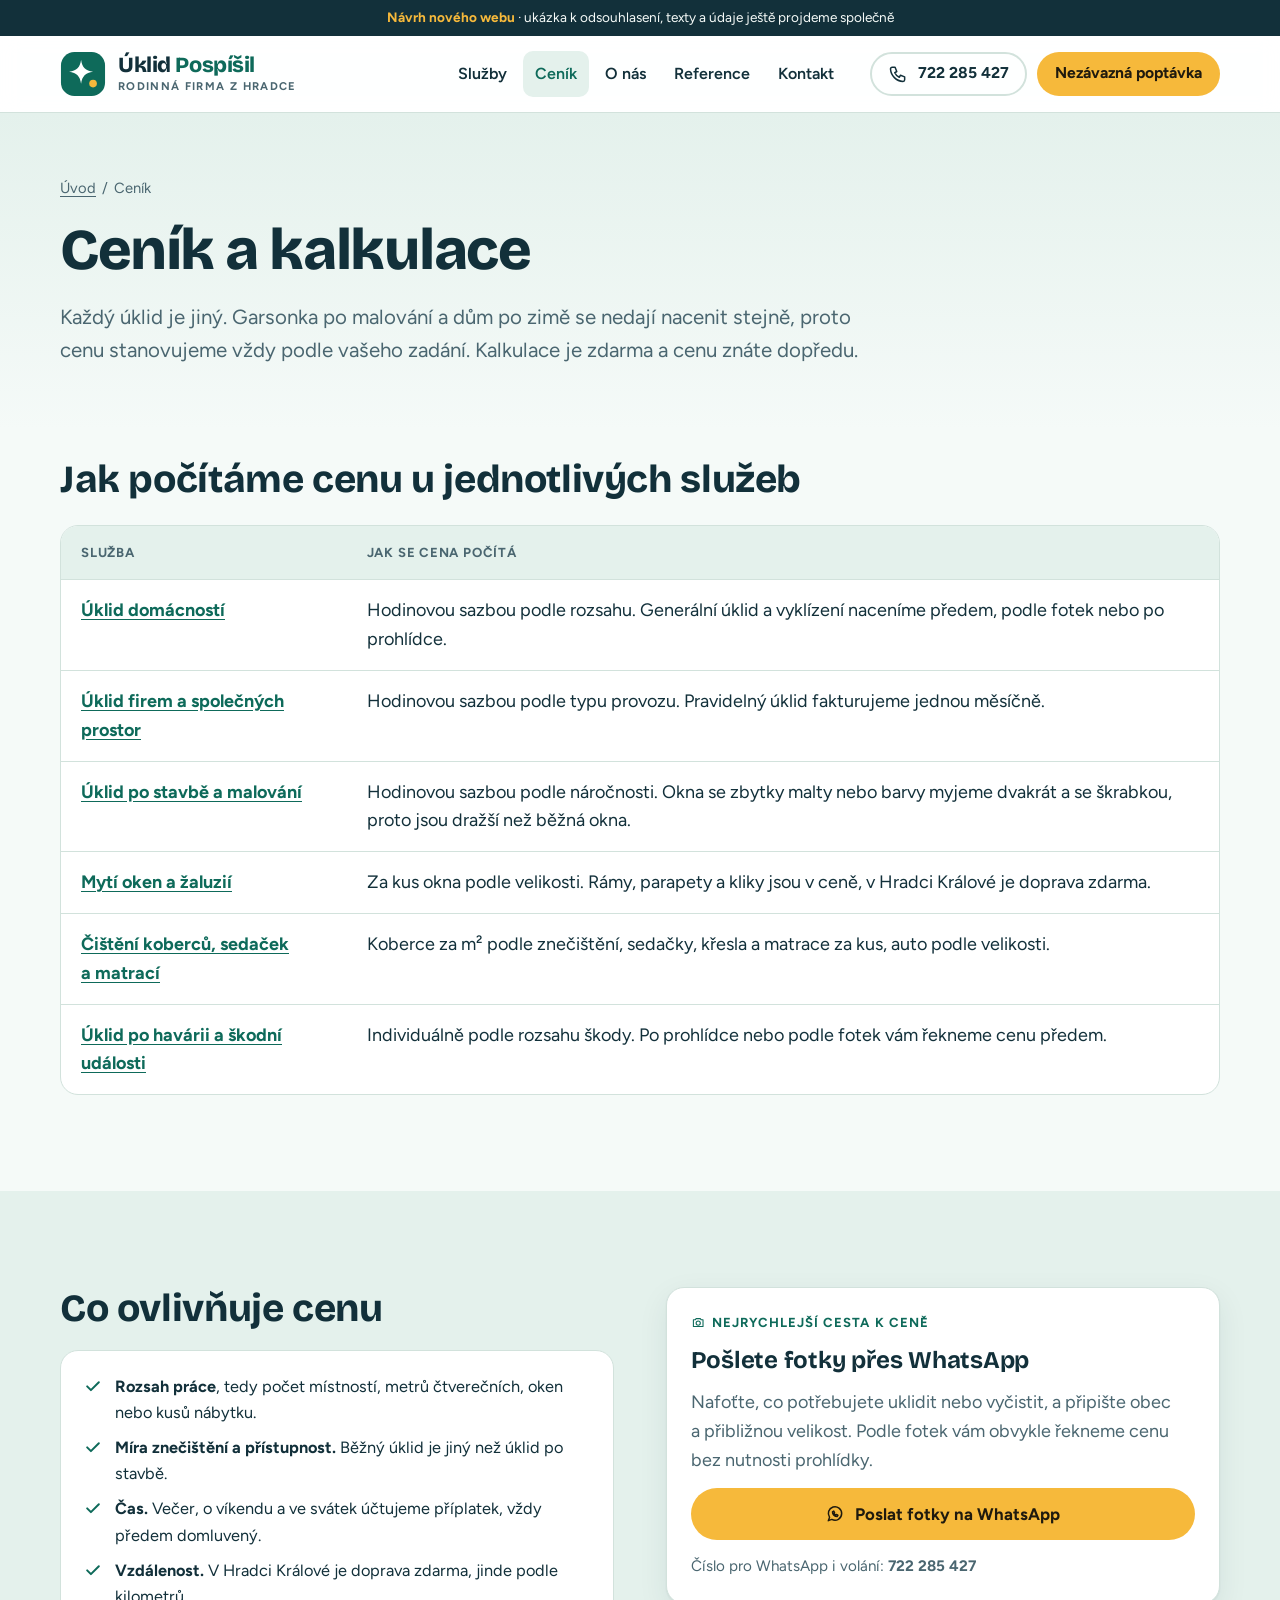
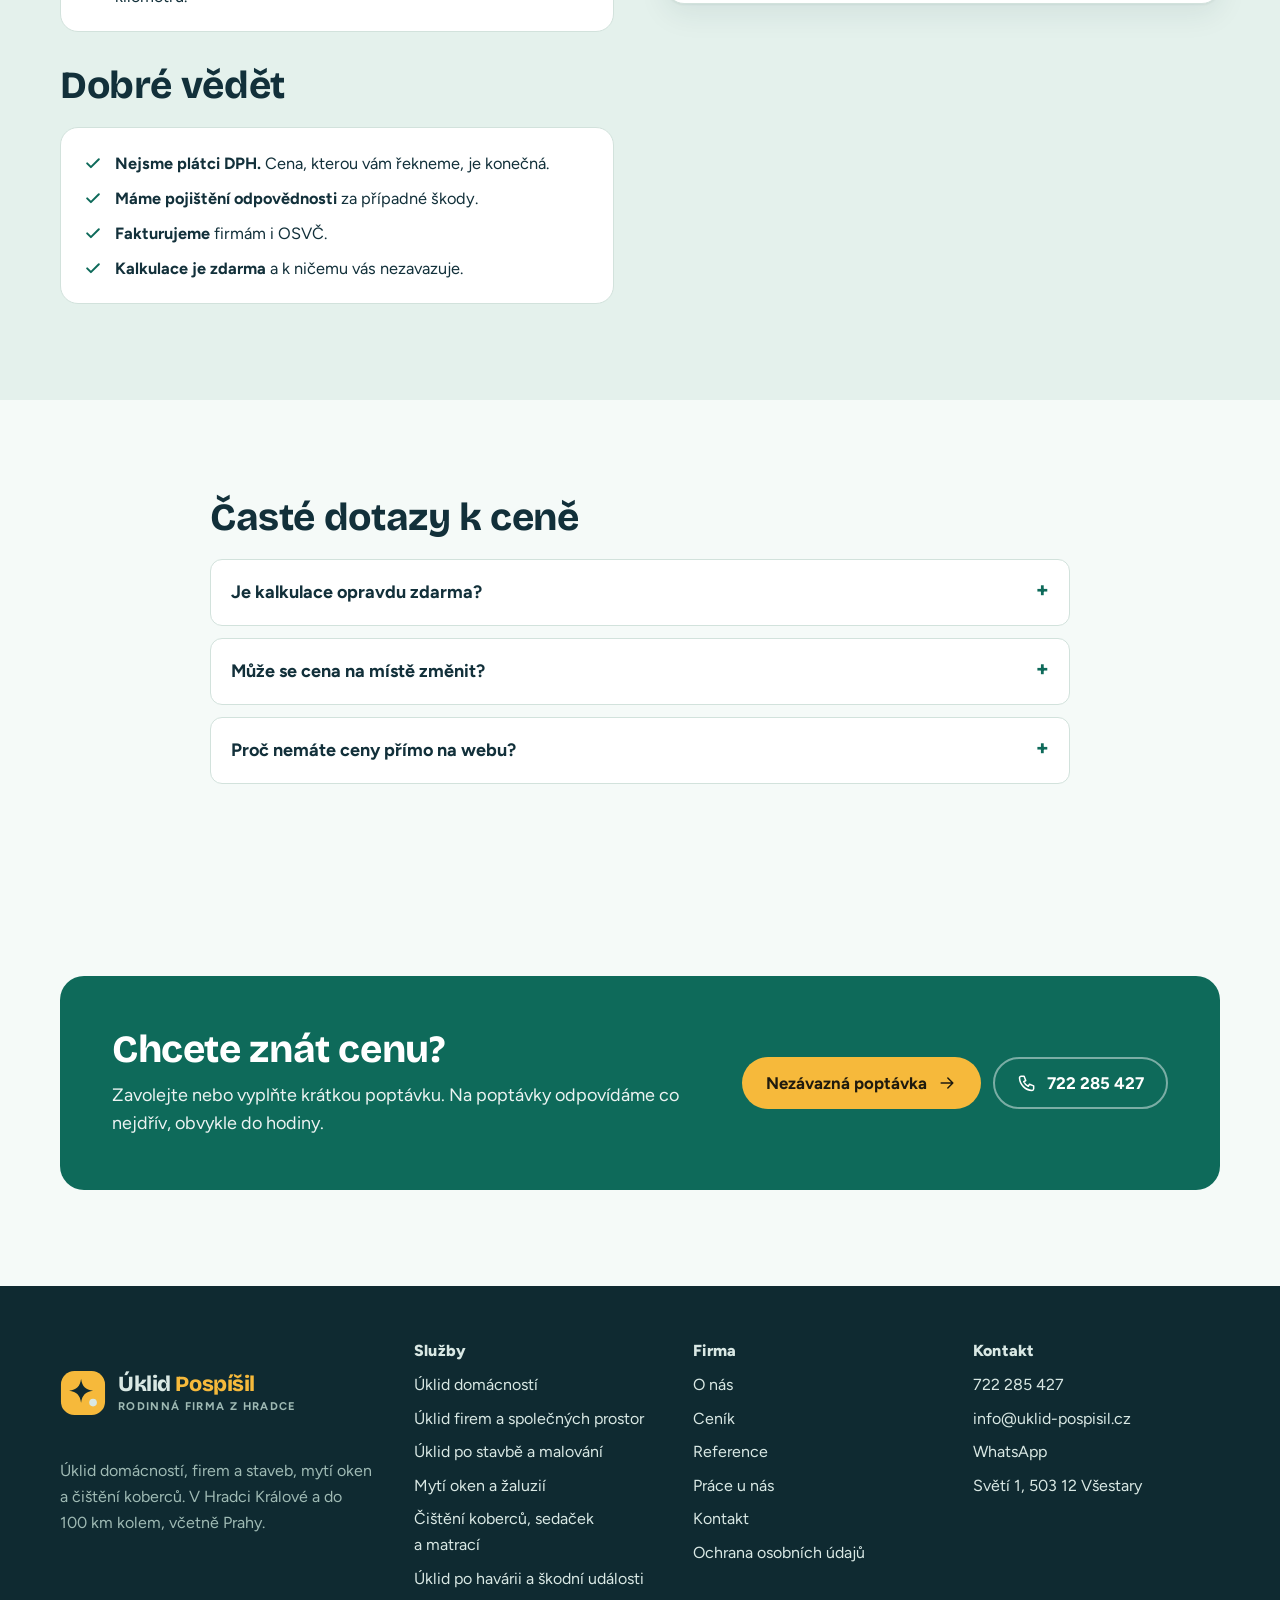
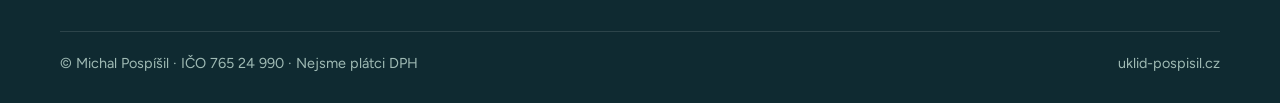
==== site/cenik.html @ 695d4243 "Add new Úklid Pospíšil website demo Static 14-page Czech website generated by build.py: services wit" ====
<!doctype html>
<html lang="cs">
<head>
<meta charset="utf-8">
<meta name="viewport" content="width=device-width, initial-scale=1, viewport-fit=cover">
<title>Ceník a kalkulace | Úklid Pospíšil</title>
<meta name="description" content="Jak počítáme cenu úklidu a čištění. Kalkulace zdarma, nejrychleji podle fotek přes WhatsApp. Nejsme plátci DPH.">
<meta property="og:title" content="Ceník a kalkulace | Úklid Pospíšil">
<meta property="og:description" content="Jak počítáme cenu úklidu a čištění. Kalkulace zdarma, nejrychleji podle fotek přes WhatsApp. Nejsme plátci DPH.">
<meta property="og:image" content="https://uklid-pospisil.cz/img/hero.jpg">
<meta property="og:locale" content="cs_CZ">
<meta name="theme-color" content="#0e6a5a">
<link rel="icon" href="assets/favicon.svg" type="image/svg+xml">
<link rel="stylesheet" href="assets/style.css">

</head>
<body>
<div class="ribbon"><strong>Návrh nového webu</strong> · ukázka k&nbsp;odsouhlasení, texty a&nbsp;údaje ještě projdeme společně</div>
<header class="site-header">
  <div class="wrap header-row">
    <a class="logo" href="index.html" aria-label="Úklid Pospíšil – úvodní stránka"><svg class="logo-mark" viewBox="0 0 48 48" aria-hidden="true"><rect class="lm-bg" x="1" y="1" width="46" height="46" rx="14"/><path class="lm-star" d="M22 9c1.1 8 4.6 11.5 12.5 12.6C26.6 22.7 23.1 26.2 22 34.2 20.9 26.2 17.4 22.7 9.5 21.6 17.4 20.5 20.9 17 22 9z"/><circle class="lm-dot" cx="34.5" cy="34" r="4"/></svg><span class="logo-text"><span class="logo-name">Úklid <span>Pospíšil</span></span><span class="logo-sub">Rodinná firma z&nbsp;Hradce</span></span></a>
    <button class="menu-btn" type="button" aria-expanded="false" aria-controls="hlavni-menu" aria-label="Menu"><svg class="ico" viewBox="0 0 24 24" aria-hidden="true"><path d="M4 7h16M4 12h16M4 17h16"/></svg></button>
    <nav class="nav" id="hlavni-menu" aria-label="Hlavní menu"><a href="sluzby.html">Služby</a><a href="cenik.html" aria-current="page">Ceník</a><a href="o-nas.html">O&nbsp;nás</a><a href="reference.html">Reference</a><a href="kontakt.html">Kontakt</a></nav>
    <div class="header-cta">
      <a class="btn btn--ghost btn--small" href="tel:+420722285427"><svg class="ico" viewBox="0 0 24 24" aria-hidden="true"><path d="M5 4h3.5l2 5-2.4 1.5a11 11 0 0 0 5.4 5.4L15 13.5l5 2V19a2 2 0 0 1-2 2A16 16 0 0 1 3 6a2 2 0 0 1 2-2z"/></svg><span class="nobr">722 285 427</span></a>
      <a class="btn btn--sun btn--small" href="kontakt.html"><span class="btn-label-long">Nezávazná poptávka</span><span class="btn-label-short">Poptávka</span></a>
    </div>
  </div>
</header><main id="obsah">
<section class="page-hero"><div class="wrap">
  <div class="crumbs"><a href="index.html">Úvod</a> / <span>Ceník</span></div>
  <h1>Ceník a&nbsp;kalkulace</h1>
  <p class="lead">Každý úklid je jiný. Garsonka po malování a&nbsp;dům po zimě se nedají nacenit stejně, proto cenu stanovujeme vždy podle vašeho zadání. Kalkulace je zdarma a&nbsp;cenu znáte dopředu.</p>
</div></section>

<section class="section" style="padding-top:28px"><div class="wrap stack" style="gap:24px">
  <h2>Jak počítáme cenu u&nbsp;jednotlivých služeb</h2>
  <div class="table-wrap"><table>
    <thead><tr><th>Služba</th><th>Jak se cena počítá</th></tr></thead>
    <tbody><tr><td><a href="uklid-domacnosti.html">Úklid domácností</a></td><td>Hodinovou sazbou podle rozsahu. Generální úklid a&nbsp;vyklízení naceníme předem, podle fotek nebo po prohlídce.</td></tr><tr><td><a href="uklid-firem.html">Úklid firem a&nbsp;společných prostor</a></td><td>Hodinovou sazbou podle typu provozu. Pravidelný úklid fakturujeme jednou měsíčně.</td></tr><tr><td><a href="uklid-po-stavbe.html">Úklid po stavbě a&nbsp;malování</a></td><td>Hodinovou sazbou podle náročnosti. Okna se zbytky malty nebo barvy myjeme dvakrát a&nbsp;se škrabkou, proto jsou dražší než běžná okna.</td></tr><tr><td><a href="myti-oken.html">Mytí oken a&nbsp;žaluzií</a></td><td>Za kus okna podle velikosti. Rámy, parapety a&nbsp;kliky jsou v&nbsp;ceně, v&nbsp;Hradci Králové je doprava zdarma.</td></tr><tr><td><a href="cisteni-kobercu-a-calouneni.html">Čištění koberců, sedaček a&nbsp;matrací</a></td><td>Koberce za m² podle znečištění, sedačky, křesla a&nbsp;matrace za kus, auto podle velikosti.</td></tr><tr><td><a href="uklid-po-pojistne-udalosti.html">Úklid po havárii a&nbsp;škodní události</a></td><td>Individuálně podle rozsahu škody. Po prohlídce nebo podle fotek vám řekneme cenu předem.</td></tr></tbody>
  </table></div>
</div></section>

<section class="section section--tint"><div class="wrap grid-2" style="align-items:start">
  <div class="stack" style="gap:20px">
    <h2>Co ovlivňuje cenu</h2>
    <div class="check-card"><ul class="checks">
      <li><svg class="ico" viewBox="0 0 24 24" aria-hidden="true"><path d="M5 12.5l4.5 4.5L19 7.5"/></svg><span><b>Rozsah práce</b>, tedy počet místností, metrů čtverečních, oken nebo kusů nábytku.</span></li>
      <li><svg class="ico" viewBox="0 0 24 24" aria-hidden="true"><path d="M5 12.5l4.5 4.5L19 7.5"/></svg><span><b>Míra znečištění a&nbsp;přístupnost.</b> Běžný úklid je jiný než úklid po stavbě.</span></li>
      <li><svg class="ico" viewBox="0 0 24 24" aria-hidden="true"><path d="M5 12.5l4.5 4.5L19 7.5"/></svg><span><b>Čas.</b> Večer, o&nbsp;víkendu a&nbsp;ve svátek účtujeme příplatek, vždy předem domluvený.</span></li>
      <li><svg class="ico" viewBox="0 0 24 24" aria-hidden="true"><path d="M5 12.5l4.5 4.5L19 7.5"/></svg><span><b>Vzdálenost.</b> V&nbsp;Hradci Králové je doprava zdarma, jinde podle kilometrů.</span></li>
    </ul></div>
    <h2 style="margin-top:12px">Dobré vědět</h2>
    <div class="check-card"><ul class="checks">
      <li><svg class="ico" viewBox="0 0 24 24" aria-hidden="true"><path d="M5 12.5l4.5 4.5L19 7.5"/></svg><span><b>Nejsme plátci DPH.</b> Cena, kterou vám řekneme, je konečná.</span></li>
      <li><svg class="ico" viewBox="0 0 24 24" aria-hidden="true"><path d="M5 12.5l4.5 4.5L19 7.5"/></svg><span><b>Máme pojištění odpovědnosti</b> za případné škody.</span></li>
      <li><svg class="ico" viewBox="0 0 24 24" aria-hidden="true"><path d="M5 12.5l4.5 4.5L19 7.5"/></svg><span><b>Fakturujeme</b> firmám i&nbsp;OSVČ.</span></li>
      <li><svg class="ico" viewBox="0 0 24 24" aria-hidden="true"><path d="M5 12.5l4.5 4.5L19 7.5"/></svg><span><b>Kalkulace je zdarma</b> a&nbsp;k&nbsp;ničemu vás nezavazuje.</span></li>
    </ul></div>
  </div>
  <div class="side-card">
    <span class="eyebrow"><svg class="ico" viewBox="0 0 24 24" aria-hidden="true"><path d="M4 8h3l1.5-2h7L17 8h3v11H4z"/><circle cx="12" cy="13.5" r="3.5"/></svg> Nejrychlejší cesta k&nbsp;ceně</span>
    <h3 style="font-size:1.5rem">Pošlete fotky přes WhatsApp</h3>
    <p class="muted">Nafoťte, co potřebujete uklidit nebo vyčistit, a&nbsp;připište obec a&nbsp;přibližnou velikost. Podle fotek vám obvykle řekneme cenu bez nutnosti prohlídky.</p>
    <a class="btn btn--sun" href="https://wa.me/420722285427?text=Dobr%C3%BD%20den%2C%20pos%C3%ADl%C3%A1m%20fotky%20k%20nacen%C4%9Bn%C3%AD%20%C3%BAklidu.%20M%C3%ADsto%3A%20" target="_blank" rel="noopener"><svg class="ico" viewBox="0 0 24 24" aria-hidden="true"><path d="M20 11.5a8 8 0 0 1-11.8 7L4 20l1.5-4A8 8 0 1 1 20 11.5z"/><path d="M9 9.5c0 3 2.5 5.5 5.5 5.5l1-1.5-2-1-1 .8a4 4 0 0 1-1.8-1.8l.8-1-1-2z"/></svg>Poslat fotky na WhatsApp</a>
    <p class="muted" style="font-size:.95rem">Číslo pro WhatsApp i&nbsp;volání: <b class="nobr">722 285 427</b></p>
  </div>
</div></section>

<section class="section"><div class="wrap stack" style="gap:20px;max-width:900px">
  <h2>Časté dotazy k&nbsp;ceně</h2>
  <div class="faq">
    <details><summary>Je kalkulace opravdu zdarma?</summary><p>Ano. Nacenění po telefonu, podle fotek i&nbsp;prohlídka u&nbsp;větších zakázek jsou zdarma a&nbsp;k&nbsp;ničemu vás nezavazují.</p></details>
    <details><summary>Může se cena na místě změnit?</summary><p>Jen pokud se na místě ukáže něco, o&nbsp;čem jsme nevěděli, a&nbsp;vždy až po domluvě s&nbsp;vámi. Proto u&nbsp;větších zakázek jezdíme nejdřív na prohlídku.</p></details>
    <details><summary>Proč nemáte ceny přímo na webu?</summary><p>Protože by vás zbytečně mátly. Cena záleží na rozsahu a&nbsp;stavu prostoru a&nbsp;u&nbsp;každé zakázky je jiná. Po krátkém telefonátu nebo pár fotkách vám řekneme přesnou částku.</p></details>
  </div>
</div></section>
<section class="section"><div class="wrap">
  <div class="cta-band">
    <div><h2>Chcete znát cenu?</h2><p>Zavolejte nebo vyplňte krátkou poptávku. Na poptávky odpovídáme co nejdřív, obvykle do hodiny.</p></div>
    <div class="btn-row">
      <a class="btn btn--sun" href="kontakt.html">Nezávazná poptávka <svg class="ico" viewBox="0 0 24 24" aria-hidden="true"><path d="M5 12h14M13 6l6 6-6 6"/></svg></a>
      <a class="btn btn--ghost" href="tel:+420722285427"><svg class="ico" viewBox="0 0 24 24" aria-hidden="true"><path d="M5 4h3.5l2 5-2.4 1.5a11 11 0 0 0 5.4 5.4L15 13.5l5 2V19a2 2 0 0 1-2 2A16 16 0 0 1 3 6a2 2 0 0 1 2-2z"/></svg><span class="nobr">722 285 427</span></a>
    </div>
  </div>
</div></section>
</main>
<footer class="site-footer">
  <div class="wrap">
    <div class="foot-grid">
      <div class="stack" style="gap:14px">
        <a class="logo" href="index.html"><svg class="logo-mark" viewBox="0 0 48 48" aria-hidden="true"><rect class="lm-bg" x="1" y="1" width="46" height="46" rx="14"/><path class="lm-star" d="M22 9c1.1 8 4.6 11.5 12.5 12.6C26.6 22.7 23.1 26.2 22 34.2 20.9 26.2 17.4 22.7 9.5 21.6 17.4 20.5 20.9 17 22 9z"/><circle class="lm-dot" cx="34.5" cy="34" r="4"/></svg><span class="logo-text"><span class="logo-name">Úklid <span>Pospíšil</span></span><span class="logo-sub">Rodinná firma z&nbsp;Hradce</span></span></a>
        <p>Úklid domácností, firem a&nbsp;staveb, mytí oken a&nbsp;čištění koberců. V&nbsp;Hradci Králové a&nbsp;do 100&nbsp;km kolem, včetně Prahy.</p>
      </div>
      <div><h4>Služby</h4><ul><li><a href="uklid-domacnosti.html">Úklid domácností</a></li><li><a href="uklid-firem.html">Úklid firem a&nbsp;společných prostor</a></li><li><a href="uklid-po-stavbe.html">Úklid po stavbě a&nbsp;malování</a></li><li><a href="myti-oken.html">Mytí oken a&nbsp;žaluzií</a></li><li><a href="cisteni-kobercu-a-calouneni.html">Čištění koberců, sedaček a&nbsp;matrací</a></li><li><a href="uklid-po-pojistne-udalosti.html">Úklid po havárii a&nbsp;škodní události</a></li></ul></div>
      <div><h4>Firma</h4><ul>
        <li><a href="o-nas.html">O&nbsp;nás</a></li><li><a href="cenik.html">Ceník</a></li>
        <li><a href="reference.html">Reference</a></li><li><a href="kariera.html">Práce u&nbsp;nás</a></li>
        <li><a href="kontakt.html">Kontakt</a></li><li><a href="ochrana-udaju.html">Ochrana osobních údajů</a></li></ul></div>
      <div><h4>Kontakt</h4><ul>
        <li><a href="tel:+420722285427">722 285 427</a></li>
        <li><a href="mailto:info@uklid-pospisil.cz">info@uklid-pospisil.cz</a></li>
        <li><a href="https://wa.me/420722285427?text=Dobr%C3%BD%20den%2C%20pos%C3%ADl%C3%A1m%20fotky%20k%20nacen%C4%9Bn%C3%AD%20%C3%BAklidu.%20M%C3%ADsto%3A%20" target="_blank" rel="noopener">WhatsApp</a></li>
        <li>Světí 1, 503 12 Všestary</li></ul></div>
    </div>
    <div class="foot-bottom">
      <span>© Michal Pospíšil · IČO 765 24 990 · Nejsme plátci DPH</span>
      <span>uklid-pospisil.cz</span>
    </div>
  </div>
</footer>
<nav class="mobile-bar" aria-label="Rychlý kontakt">
  <a class="btn btn--ghost" href="tel:+420722285427"><svg class="ico" viewBox="0 0 24 24" aria-hidden="true"><path d="M5 4h3.5l2 5-2.4 1.5a11 11 0 0 0 5.4 5.4L15 13.5l5 2V19a2 2 0 0 1-2 2A16 16 0 0 1 3 6a2 2 0 0 1 2-2z"/></svg>Zavolat</a>
  <a class="btn btn--ghost" href="https://wa.me/420722285427?text=Dobr%C3%BD%20den%2C%20pos%C3%ADl%C3%A1m%20fotky%20k%20nacen%C4%9Bn%C3%AD%20%C3%BAklidu.%20M%C3%ADsto%3A%20" target="_blank" rel="noopener"><svg class="ico" viewBox="0 0 24 24" aria-hidden="true"><path d="M20 11.5a8 8 0 0 1-11.8 7L4 20l1.5-4A8 8 0 1 1 20 11.5z"/><path d="M9 9.5c0 3 2.5 5.5 5.5 5.5l1-1.5-2-1-1 .8a4 4 0 0 1-1.8-1.8l.8-1-1-2z"/></svg>WhatsApp</a>
  <a class="btn btn--sun" href="kontakt.html">Poptávka</a>
</nav>
<script src="assets/main.js"></script>
</body>
</html>
---- site/assets/style.css ----
@font-face{font-family:'Bricolage Grotesque';font-style:normal;font-display:swap;font-weight:200 800;src:url(fonts/bricolage-grotesque-latin-ext-wght-normal.woff2) format('woff2');unicode-range:U+0100-02BA,U+02BD-02C5,U+02C7-02CC,U+02CE-02D7,U+02DD-02FF,U+0304,U+0308,U+0329,U+1D00-1DBF,U+1E00-1E9F,U+1EF2-1EFF,U+2020,U+20A0-20AB,U+20AD-20C0,U+2113,U+2C60-2C7F,U+A720-A7FF}
@font-face{font-family:'Figtree';font-style:normal;font-display:swap;font-weight:400;src:url(fonts/figtree-latin-ext-400-normal.woff2) format('woff2');unicode-range:U+0100-02BA,U+02BD-02C5,U+02C7-02CC,U+02CE-02D7,U+02DD-02FF,U+0304,U+0308,U+0329,U+1D00-1DBF,U+1E00-1E9F,U+1EF2-1EFF,U+2020,U+20A0-20AB,U+20AD-20C0,U+2113,U+2C60-2C7F,U+A720-A7FF}
@font-face{font-family:'Figtree';font-style:normal;font-display:swap;font-weight:600;src:url(fonts/figtree-latin-ext-600-normal.woff2) format('woff2');unicode-range:U+0100-02BA,U+02BD-02C5,U+02C7-02CC,U+02CE-02D7,U+02DD-02FF,U+0304,U+0308,U+0329,U+1D00-1DBF,U+1E00-1E9F,U+1EF2-1EFF,U+2020,U+20A0-20AB,U+20AD-20C0,U+2113,U+2C60-2C7F,U+A720-A7FF}
@font-face{font-family:'Figtree';font-style:normal;font-display:swap;font-weight:700;src:url(fonts/figtree-latin-ext-700-normal.woff2) format('woff2');unicode-range:U+0100-02BA,U+02BD-02C5,U+02C7-02CC,U+02CE-02D7,U+02DD-02FF,U+0304,U+0308,U+0329,U+1D00-1DBF,U+1E00-1E9F,U+1EF2-1EFF,U+2020,U+20A0-20AB,U+20AD-20C0,U+2113,U+2C60-2C7F,U+A720-A7FF}
@font-face{font-family:'Figtree';font-style:normal;font-display:swap;font-weight:800;src:url(fonts/figtree-latin-ext-800-normal.woff2) format('woff2');unicode-range:U+0100-02BA,U+02BD-02C5,U+02C7-02CC,U+02CE-02D7,U+02DD-02FF,U+0304,U+0308,U+0329,U+1D00-1DBF,U+1E00-1E9F,U+1EF2-1EFF,U+2020,U+20A0-20AB,U+20AD-20C0,U+2113,U+2C60-2C7F,U+A720-A7FF}
@font-face{font-family:'Bricolage Grotesque';font-style:normal;font-display:swap;font-weight:200 800;src:url(fonts/bricolage-grotesque-latin-wght-normal.woff2) format('woff2');unicode-range:U+0000-00FF,U+0131,U+0152-0153,U+02BB-02BC,U+02C6,U+02DA,U+02DC,U+0304,U+0308,U+0329,U+2000-206F,U+20AC,U+2122,U+2191,U+2193,U+2212,U+2215,U+FEFF,U+FFFD}
@font-face{font-family:'Figtree';font-style:normal;font-display:swap;font-weight:400;src:url(fonts/figtree-latin-400-normal.woff2) format('woff2');unicode-range:U+0000-00FF,U+0131,U+0152-0153,U+02BB-02BC,U+02C6,U+02DA,U+02DC,U+0304,U+0308,U+0329,U+2000-206F,U+20AC,U+2122,U+2191,U+2193,U+2212,U+2215,U+FEFF,U+FFFD}
@font-face{font-family:'Figtree';font-style:normal;font-display:swap;font-weight:600;src:url(fonts/figtree-latin-600-normal.woff2) format('woff2');unicode-range:U+0000-00FF,U+0131,U+0152-0153,U+02BB-02BC,U+02C6,U+02DA,U+02DC,U+0304,U+0308,U+0329,U+2000-206F,U+20AC,U+2122,U+2191,U+2193,U+2212,U+2215,U+FEFF,U+FFFD}
@font-face{font-family:'Figtree';font-style:normal;font-display:swap;font-weight:700;src:url(fonts/figtree-latin-700-normal.woff2) format('woff2');unicode-range:U+0000-00FF,U+0131,U+0152-0153,U+02BB-02BC,U+02C6,U+02DA,U+02DC,U+0304,U+0308,U+0329,U+2000-206F,U+20AC,U+2122,U+2191,U+2193,U+2212,U+2215,U+FEFF,U+FFFD}
@font-face{font-family:'Figtree';font-style:normal;font-display:swap;font-weight:800;src:url(fonts/figtree-latin-800-normal.woff2) format('woff2');unicode-range:U+0000-00FF,U+0131,U+0152-0153,U+02BB-02BC,U+02C6,U+02DA,U+02DC,U+0304,U+0308,U+0329,U+2000-206F,U+20AC,U+2122,U+2191,U+2193,U+2212,U+2215,U+FEFF,U+FFFD}
/* Úklid Pospíšil — design system
   Layout: calm eucalyptus + clean white "freshly wiped" surfaces, one warm
   rubber-glove yellow for the main action. Large type for readers 45+. */
:root {
  --bg: #f5faf8;
  --surface: #ffffff;
  --tint: #e4f1ec;
  --tint-2: #d2e8e0;
  --ink: #12303a;
  --muted: #4a6670;
  --line: #d2e2dc;
  --brand: #0e6a5a;
  --brand-strong: #0a5347;
  --on-brand: #ffffff;
  --sun: #f6b93b;
  --sun-strong: #e9a41d;
  --on-sun: #1f1a0e;
  --foot-bg: #0f2a31;
  --foot-fg: #d9e8e4;
  --foot-muted: #9fbab4;
  --shadow: 0 1px 2px rgba(18, 48, 58, .06), 0 10px 30px rgba(18, 48, 58, .08);
  --radius: 18px;
  --radius-sm: 12px;
  --font-display: "Bricolage Grotesque", "Figtree", system-ui, -apple-system, "Segoe UI", Roboto, sans-serif;
  --font-body: "Figtree", system-ui, -apple-system, "Segoe UI", Roboto, sans-serif;
  --wrap: 1160px;
  --gutter: 20px;
  color-scheme: light;
}
@media (prefers-color-scheme: dark) {
  :root:not([data-theme="light"]) {
    --bg: #0c1c21; --surface: #12282f; --tint: #15343c; --tint-2: #1b424b;
    --ink: #e4efec; --muted: #a2bbb5; --line: #25454e;
    --brand: #5fcaa8; --brand-strong: #7fd8bb; --on-brand: #08201b;
    --sun: #f6b93b; --sun-strong: #ffc85a; --on-sun: #1f1a0e;
    --foot-bg: #081418; --foot-fg: #d9e8e4; --foot-muted: #93aea8;
    --shadow: 0 1px 2px rgba(0, 0, 0, .3), 0 10px 30px rgba(0, 0, 0, .35);
    color-scheme: dark;
  }
}
:root[data-theme="dark"] {
  --bg: #0c1c21; --surface: #12282f; --tint: #15343c; --tint-2: #1b424b;
  --ink: #e4efec; --muted: #a2bbb5; --line: #25454e;
  --brand: #5fcaa8; --brand-strong: #7fd8bb; --on-brand: #08201b;
  --sun: #f6b93b; --sun-strong: #ffc85a; --on-sun: #1f1a0e;
  --foot-bg: #081418; --foot-fg: #d9e8e4; --foot-muted: #93aea8;
  --shadow: 0 1px 2px rgba(0, 0, 0, .3), 0 10px 30px rgba(0, 0, 0, .35);
  color-scheme: dark;
}

*, *::before, *::after { box-sizing: border-box; }
html { -webkit-text-size-adjust: 100%; scroll-behavior: smooth; }
@media (prefers-reduced-motion: reduce) { html { scroll-behavior: auto; } *, *::before, *::after { transition: none !important; animation: none !important; } }
body {
  margin: 0;
  background: var(--bg);
  color: var(--ink);
  font-family: var(--font-body);
  font-size: 1.125rem;
  line-height: 1.6;
  overflow-x: hidden;
}
img { max-width: 100%; display: block; height: auto; }
a { color: var(--brand); text-underline-offset: .18em; }
a:hover { color: var(--brand-strong); }
:focus-visible { outline: 3px solid var(--sun); outline-offset: 3px; border-radius: 6px; }
h1, h2, h3, h4 { font-family: var(--font-display); line-height: 1.12; letter-spacing: -.01em; margin: 0; text-wrap: balance; color: var(--ink); }
h1 { font-size: clamp(2.2rem, 4.6vw, 3.6rem); font-weight: 800; letter-spacing: -.025em; }
h2 { font-size: clamp(1.75rem, 3vw, 2.5rem); font-weight: 750; }
h3 { font-size: 1.3rem; font-weight: 700; }
p { margin: 0; }
.lead { font-size: clamp(1.15rem, 1.6vw, 1.3rem); color: var(--muted); max-width: 62ch; }
.muted { color: var(--muted); }
.eyebrow {
  display: inline-flex; align-items: center; gap: .5em;
  font-size: .82rem; font-weight: 700; letter-spacing: .08em; text-transform: uppercase;
  color: var(--brand);
}
.eyebrow svg { width: 1.1em; height: 1.1em; }
.ico { width: 24px; height: 24px; fill: none; stroke: currentColor; stroke-width: 1.8; stroke-linecap: round; stroke-linejoin: round; flex: none; }
.nobr { white-space: nowrap; }

/* ---------- layout ---------- */
.wrap { width: 100%; max-width: calc(var(--wrap) + 2 * var(--gutter)); margin-inline: auto; padding-inline: var(--gutter); }
.section { padding-block: clamp(56px, 8vw, 96px); }
.section--tint { background: var(--tint); }
.section-head { display: grid; gap: 14px; margin-bottom: clamp(28px, 4vw, 44px); max-width: 760px; }
.section-head--center { margin-inline: auto; text-align: center; justify-items: center; }
.stack { display: grid; gap: 16px; }
.grid-2 { display: grid; grid-template-columns: repeat(2, minmax(0, 1fr)); gap: clamp(28px, 4vw, 56px); align-items: center; }
.grid-3 { display: grid; grid-template-columns: repeat(3, minmax(0, 1fr)); gap: 24px; }
@media (max-width: 900px) {
  .grid-2 { grid-template-columns: 1fr; }
  .grid-3 { grid-template-columns: repeat(2, minmax(0, 1fr)); }
}
@media (max-width: 620px) { .grid-3 { grid-template-columns: 1fr; } }

/* ---------- draft ribbon ---------- */
.ribbon { background: var(--ink); color: var(--bg); font-size: .85rem; text-align: center; padding: 7px var(--gutter); }
.ribbon strong { color: var(--sun); font-weight: 700; }

/* ---------- header ---------- */
.site-header {
  position: sticky; top: env(safe-area-inset-top, 0px); z-index: 50;
  background: color-mix(in srgb, var(--surface) 92%, transparent);
  backdrop-filter: saturate(1.4) blur(10px); -webkit-backdrop-filter: saturate(1.4) blur(10px);
  border-bottom: 1px solid var(--line);
}
.header-row { display: flex; align-items: center; gap: 24px; min-height: 76px; }
.logo { display: inline-flex; align-items: center; gap: 12px; text-decoration: none; color: var(--ink); flex: none; }
.logo-mark { width: 46px; height: 46px; flex: none; }
.logo-mark .lm-bg { fill: var(--brand); }
.logo-mark .lm-star { fill: var(--on-brand); }
.logo-mark .lm-dot { fill: var(--sun); }
.logo-text { display: grid; line-height: 1; }
.logo-name { font-family: var(--font-display); font-weight: 800; font-size: 1.35rem; letter-spacing: -.02em; }
.logo-name span { color: var(--brand); }
.logo-sub { font-size: .7rem; font-weight: 700; letter-spacing: .12em; text-transform: uppercase; color: var(--muted); margin-top: 5px; }
.nav { margin-left: auto; display: flex; align-items: center; gap: 4px; }
.nav a {
  color: var(--ink); text-decoration: none; font-weight: 600; font-size: 1rem;
  padding: 10px 12px; border-radius: 10px;
}
.nav a:hover { background: var(--tint); color: var(--ink); }
.nav a[aria-current="page"] { color: var(--brand); background: var(--tint); }
.header-cta { display: flex; align-items: center; gap: 10px; }
.menu-btn {
  display: none; margin-left: auto; width: 48px; height: 48px; border-radius: 12px;
  border: 1px solid var(--line); background: var(--surface); color: var(--ink); cursor: pointer;
  align-items: center; justify-content: center;
}
.btn-label-short { display: none; }
@media (max-width: 1060px) {
  .header-cta .btn-label-long { display: none; }
  .header-cta .btn-label-short { display: inline; }
}
@media (max-width: 940px) {
  .menu-btn { display: inline-flex; }
  .header-cta { display: none; }
  .nav {
    position: absolute; left: 0; right: 0; top: 100%;
    flex-direction: column; align-items: stretch; gap: 2px;
    background: var(--surface); border-bottom: 1px solid var(--line); box-shadow: var(--shadow);
    padding: 10px var(--gutter) 18px; margin: 0;
  }
  .nav a { padding: 14px 12px; font-size: 1.1rem; }
  .site-header:not(.is-open) .nav { display: none; }
}

/* ---------- buttons ---------- */
.btn {
  display: inline-flex; align-items: center; justify-content: center; gap: 10px;
  min-height: 52px; padding: 12px 22px; border-radius: 999px;
  font: 700 1.05rem/1.2 var(--font-body); text-decoration: none; cursor: pointer;
  border: 2px solid transparent; transition: background .15s, border-color .15s, transform .15s;
}
.btn:hover { transform: translateY(-1px); }
.btn .ico { width: 20px; height: 20px; }
.btn--sun { background: var(--sun); color: var(--on-sun); }
.btn--sun:hover { background: var(--sun-strong); color: var(--on-sun); }
.btn--brand { background: var(--brand); color: var(--on-brand); }
.btn--brand:hover { background: var(--brand-strong); color: var(--on-brand); }
.btn--ghost { background: transparent; color: var(--ink); border-color: var(--line); }
.btn--ghost:hover { border-color: var(--brand); color: var(--brand); }
.btn--small { min-height: 44px; padding: 8px 16px; font-size: .98rem; }
.btn-row { display: flex; flex-wrap: wrap; gap: 12px; }

/* ---------- hero ---------- */
.hero { position: relative; background: linear-gradient(180deg, var(--tint) 0%, var(--bg) 100%); overflow: hidden; }
.hero::before {
  content: ""; position: absolute; right: -120px; top: -140px; width: 520px; height: 520px;
  background: radial-gradient(closest-side, color-mix(in srgb, var(--brand) 16%, transparent), transparent);
  pointer-events: none;
}
.hero .grid-2 { position: relative; grid-template-columns: 1.08fr .92fr; padding-block: clamp(40px, 6vw, 80px); }
@media (max-width: 900px) { .hero .grid-2 { grid-template-columns: 1fr; } }
.hero-text { display: grid; gap: 22px; min-width: 0; }
.hero h1 em { font-style: normal; color: var(--brand); }
.trust { display: flex; flex-wrap: wrap; gap: 10px 22px; margin-top: 6px; padding: 0; list-style: none; }
.trust li { display: inline-flex; align-items: center; gap: 8px; font-weight: 600; font-size: .98rem; }
.trust .ico { width: 22px; height: 22px; color: var(--brand); }
.hero-media { position: relative; min-width: 0; }
.hero-media .photo { aspect-ratio: 4 / 4.2; }
.badge-float {
  position: absolute; left: -18px; bottom: 26px;
  background: var(--surface); color: var(--ink); border-radius: 16px; box-shadow: var(--shadow);
  padding: 14px 18px; display: grid; gap: 2px; border: 1px solid var(--line);
}
.badge-float b { font-family: var(--font-display); font-size: 1.9rem; line-height: 1; color: var(--brand); }
.badge-float span { font-size: .9rem; color: var(--muted); font-weight: 600; }
@media (max-width: 620px) { .badge-float { left: 12px; bottom: 12px; } }

/* page hero for subpages */
.page-hero { background: linear-gradient(180deg, var(--tint) 0%, var(--bg) 100%); }
.page-hero .wrap { padding-block: clamp(36px, 5vw, 64px); display: grid; gap: 18px; }
.page-hero .grid-2 { align-items: center; }
.crumbs { font-size: .92rem; color: var(--muted); display: flex; flex-wrap: wrap; gap: 6px; }
.crumbs a { color: var(--muted); }

/* ---------- photos & placeholders ---------- */
.photo {
  position: relative; width: 100%; max-width: 100%; border-radius: var(--radius); overflow: hidden;
  background: var(--tint-2); box-shadow: var(--shadow); aspect-ratio: 4 / 3;
}
.photo img { width: 100%; height: 100%; object-fit: cover; }
.photo-ph {
  width: 100%; height: 100%; display: grid; place-items: center; color: var(--brand);
  background:
    radial-gradient(circle at 20% 25%, color-mix(in srgb, var(--surface) 70%, transparent) 0 2px, transparent 3px) 0 0 / 28px 28px,
    linear-gradient(135deg, var(--tint) 0%, var(--tint-2) 100%);
}
.photo-ph .ico { width: 34%; height: auto; max-width: 140px; stroke-width: 1.1; opacity: .85; }
.photo figcaption, .photo .credit {
  position: absolute; right: 8px; bottom: 8px; font-size: .7rem; color: #fff;
  background: rgba(0, 0, 0, .45); padding: 2px 8px; border-radius: 999px;
}
.photo .credit a { color: #fff; }

/* owners' photo slot (to be replaced with a real photo) */
.owner-slot {
  border: 2px dashed var(--brand); border-radius: var(--radius); background: var(--tint);
  aspect-ratio: 4 / 3.4; display: grid; place-items: center; text-align: center; padding: 24px; color: var(--ink);
}
.owner-slot .inner { display: grid; gap: 10px; justify-items: center; max-width: 34ch; }
.owner-slot .ico { width: 64px; height: 64px; color: var(--brand); stroke-width: 1.3; }

/* ---------- cards ---------- */
.card {
  background: var(--surface); border: 1px solid var(--line); border-radius: var(--radius);
  display: flex; flex-direction: column; min-width: 0; overflow: hidden;
}
.service-card { text-decoration: none; color: var(--ink); transition: transform .18s, box-shadow .18s, border-color .18s; }
.service-card:hover { transform: translateY(-3px); box-shadow: var(--shadow); border-color: var(--tint-2); color: var(--ink); }
.service-card .photo { border-radius: 0; box-shadow: none; aspect-ratio: 16 / 10; }
.service-card .body { padding: 20px 22px 24px; display: grid; gap: 10px; flex: 1; align-content: start; }
.service-card .icon-chip { margin-top: -46px; position: relative; }
.service-card p { color: var(--muted); font-size: 1.02rem; }
.service-card .more { margin-top: auto; padding-top: 6px; font-weight: 700; color: var(--brand); display: inline-flex; align-items: center; gap: 6px; }
.service-card .more .ico { width: 18px; height: 18px; transition: transform .15s; }
.service-card:hover .more .ico { transform: translateX(3px); }
.icon-chip {
  width: 52px; height: 52px; border-radius: 14px; display: grid; place-items: center;
  background: var(--surface); color: var(--brand); border: 1px solid var(--line);
}
.icon-chip .ico { width: 26px; height: 26px; }
.tag { display: inline-block; font-size: .78rem; font-weight: 700; letter-spacing: .04em; color: var(--brand); background: var(--tint); padding: 3px 10px; border-radius: 999px; }
.tags { display: flex; flex-wrap: wrap; gap: 6px; }

/* ---------- steps (a real sequence) ---------- */
.steps { display: grid; grid-template-columns: repeat(3, minmax(0, 1fr)); gap: 24px; counter-reset: step; list-style: none; padding: 0; margin: 0; }
.steps li { background: var(--surface); border: 1px solid var(--line); border-radius: var(--radius); padding: 26px; display: grid; gap: 10px; align-content: start; }
.steps li::before {
  counter-increment: step; content: counter(step);
  font-family: var(--font-display); font-weight: 800; font-size: 1.3rem;
  width: 44px; height: 44px; border-radius: 50%; display: grid; place-items: center;
  background: var(--sun); color: var(--on-sun);
}
.steps p { color: var(--muted); }
@media (max-width: 820px) { .steps { grid-template-columns: 1fr; } }

/* ---------- reasons ---------- */
.reasons { display: grid; grid-template-columns: repeat(2, minmax(0, 1fr)); gap: 18px 28px; }
.reason { display: grid; grid-template-columns: auto 1fr; gap: 16px; align-items: start; }
.reason > div { display: grid; gap: 4px; min-width: 0; }
.reason p { color: var(--muted); font-size: 1.02rem; }
@media (max-width: 620px) { .reasons { grid-template-columns: 1fr; } }

/* ---------- checklist ---------- */
.checklist-grid { display: grid; grid-template-columns: repeat(auto-fit, minmax(240px, 1fr)); gap: 18px; }
.check-card { background: var(--surface); border: 1px solid var(--line); border-radius: var(--radius); padding: 22px; display: grid; gap: 12px; align-content: start; }
.checks { list-style: none; padding: 0; margin: 0; display: grid; gap: 9px; }
.checks li { display: grid; grid-template-columns: 22px 1fr; gap: 10px; align-items: start; font-size: 1.02rem; }
.checks li .ico { width: 20px; height: 20px; margin-top: 3px; color: var(--brand); stroke-width: 2.4; }

/* ---------- area map ---------- */
.area { display: grid; grid-template-columns: 1.1fr .9fr; gap: clamp(24px, 4vw, 48px); align-items: center; }
@media (max-width: 900px) { .area { grid-template-columns: 1fr; } }
.map-card { background: var(--surface); border: 1px solid var(--line); border-radius: var(--radius); padding: 12px; min-width: 0; }
.map-card svg { width: 100%; height: auto; display: block; }
.map-ring { fill: none; stroke: var(--line); stroke-width: 1.2; stroke-dasharray: 3 5; }
.map-ring--outer { stroke: var(--brand); stroke-width: 1.6; stroke-dasharray: none; }
.map-fill { fill: color-mix(in srgb, var(--brand) 7%, transparent); }
.map-km { fill: var(--muted); font: 600 11px var(--font-body); paint-order: stroke; stroke: var(--surface); stroke-width: 4px; }
.map-km--outer { fill: var(--brand); font-weight: 800; font-size: 12px; }
.map-dot { fill: var(--ink); }
.map-label { fill: var(--ink); font: 600 13px var(--font-body); paint-order: stroke; stroke: var(--surface); stroke-width: 4px; stroke-linejoin: round; }
.map-home { fill: var(--sun); stroke: var(--ink); stroke-width: 1.5; }
.map-home-label { fill: var(--ink); font: 800 15px var(--font-display); paint-order: stroke; stroke: var(--surface); stroke-width: 5px; stroke-linejoin: round; }
.town-list { display: grid; gap: 14px; }
.town-row { display: grid; grid-template-columns: 92px 1fr; gap: 12px; align-items: baseline; border-bottom: 1px solid var(--line); padding-bottom: 12px; }
.town-row b { font-family: var(--font-display); color: var(--brand); font-variant-numeric: tabular-nums; }

/* ---------- reviews ---------- */
.quote { background: var(--surface); border: 1px solid var(--line); border-radius: var(--radius); padding: 26px; display: grid; gap: 14px; align-content: start; margin: 0; }
.quote blockquote { margin: 0; font-size: 1.12rem; line-height: 1.55; }
.quote blockquote::before { content: "„"; font-family: var(--font-display); font-size: 3rem; line-height: .6; display: block; color: var(--brand); margin-bottom: 8px; }
.quote figcaption { color: var(--muted); font-size: .95rem; }
.stars { display: inline-flex; gap: 2px; color: var(--sun-strong); }
.stars svg { width: 18px; height: 18px; fill: currentColor; }

/* ---------- CTA band ---------- */
.cta-band { background: var(--brand); color: var(--on-brand); border-radius: calc(var(--radius) + 6px); padding: clamp(28px, 5vw, 52px); display: grid; grid-template-columns: 1fr auto; gap: 24px 40px; align-items: center; position: relative; overflow: hidden; }
.cta-band h2 { color: var(--on-brand); }
.cta-band p { opacity: .92; max-width: 56ch; margin-top: 10px; }
.cta-band .btn--ghost { color: var(--on-brand); border-color: color-mix(in srgb, var(--on-brand) 45%, transparent); }
.cta-band .btn--ghost:hover { border-color: var(--on-brand); color: var(--on-brand); }
@media (max-width: 820px) { .cta-band { grid-template-columns: 1fr; } }

/* ---------- prose / service detail ---------- */
.prose { display: grid; gap: 18px; max-width: 68ch; }
.prose p { color: var(--ink); }
.variants { display: grid; grid-template-columns: repeat(auto-fit, minmax(230px, 1fr)); gap: 18px; }
.variant { background: var(--surface); border: 1px solid var(--line); border-radius: var(--radius); padding: 22px; display: grid; gap: 8px; align-content: start; }
.variant p { color: var(--muted); font-size: 1.02rem; }
.tip { display: grid; grid-template-columns: auto 1fr; gap: 16px; background: color-mix(in srgb, var(--sun) 16%, var(--surface)); border: 1px solid color-mix(in srgb, var(--sun) 50%, var(--line)); border-radius: var(--radius); padding: 22px; align-items: start; }
.tip .ico { width: 30px; height: 30px; color: var(--ink); }
.tip > div { display: grid; gap: 6px; min-width: 0; }
.side-card { background: var(--surface); border: 1px solid var(--line); border-radius: var(--radius); padding: 24px; display: grid; gap: 14px; align-content: start; box-shadow: var(--shadow); }
.detail-layout { display: grid; grid-template-columns: minmax(0, 1fr) 340px; gap: clamp(28px, 4vw, 56px); align-items: start; }
.detail-layout > .stack { gap: 40px; }
.detail-layout aside { position: sticky; top: calc(96px + env(safe-area-inset-top, 0px)); }
@media (max-width: 960px) { .detail-layout { grid-template-columns: 1fr; } .detail-layout aside { position: static; } }
.related { display: grid; grid-template-columns: repeat(auto-fit, minmax(220px, 1fr)); gap: 14px; }
.related a { display: flex; align-items: center; gap: 12px; padding: 14px 16px; border-radius: var(--radius-sm); border: 1px solid var(--line); background: var(--surface); text-decoration: none; color: var(--ink); font-weight: 650; }
.related a:hover { border-color: var(--brand); color: var(--brand); }
.related .ico { color: var(--brand); }

/* ---------- FAQ ---------- */
.faq { display: grid; gap: 12px; }
.faq details { background: var(--surface); border: 1px solid var(--line); border-radius: var(--radius-sm); padding: 4px 20px; }
.faq summary { cursor: pointer; font-weight: 700; padding: 14px 0; list-style: none; display: flex; justify-content: space-between; gap: 16px; }
.faq summary::-webkit-details-marker { display: none; }
.faq summary::after { content: "+"; font-family: var(--font-display); font-size: 1.5rem; line-height: 1; color: var(--brand); }
.faq details[open] summary::after { content: "–"; }
.faq details p { padding: 0 0 16px; color: var(--muted); }

/* ---------- table ---------- */
.table-wrap { overflow-x: auto; border: 1px solid var(--line); border-radius: var(--radius); background: var(--surface); }
table { border-collapse: collapse; width: 100%; min-width: 560px; }
th, td { text-align: left; padding: 16px 20px; border-bottom: 1px solid var(--line); vertical-align: top; }
th { font-size: .82rem; letter-spacing: .06em; text-transform: uppercase; color: var(--muted); background: var(--tint); }
tr:last-child td { border-bottom: 0; }
td a { font-weight: 700; }

/* ---------- facts list ---------- */
.facts { display: grid; gap: 0; margin: 0; }
.facts div { display: grid; grid-template-columns: 150px 1fr; gap: 12px; padding: 12px 0; border-bottom: 1px solid var(--line); }
.facts dt { color: var(--muted); font-weight: 600; }
.facts dd { margin: 0; font-weight: 600; min-width: 0; overflow-wrap: anywhere; }
@media (max-width: 480px) { .facts div { grid-template-columns: 1fr; gap: 2px; } }

/* ---------- contact ---------- */
.contact-grid { display: grid; grid-template-columns: .9fr 1.1fr; gap: clamp(24px, 4vw, 48px); align-items: start; }
@media (max-width: 900px) { .contact-grid { grid-template-columns: 1fr; } }
.contact-line { display: grid; grid-template-columns: 52px 1fr; gap: 14px; align-items: center; padding: 14px 0; border-bottom: 1px solid var(--line); }
.contact-line .icon-chip { background: var(--tint); border: 0; }
.contact-line > div { min-width: 0; }
.contact-line small { display: block; color: var(--muted); font-size: .9rem; }
.contact-line a, .contact-line span.val { font-weight: 700; font-size: 1.15rem; color: var(--ink); text-decoration: none; overflow-wrap: anywhere; }
.contact-line a:hover { color: var(--brand); }
.copy-btn { margin-left: 8px; font: 600 .82rem var(--font-body); color: var(--brand); background: var(--tint); border: 0; border-radius: 999px; padding: 4px 10px; cursor: pointer; vertical-align: middle; }
.form { background: var(--surface); border: 1px solid var(--line); border-radius: var(--radius); padding: clamp(22px, 3vw, 34px); display: grid; gap: 18px; box-shadow: var(--shadow); }
.form-row { display: grid; grid-template-columns: repeat(2, minmax(0, 1fr)); gap: 16px; }
@media (max-width: 560px) { .form-row { grid-template-columns: 1fr; } }
.field { display: grid; gap: 6px; min-width: 0; }
.field label { font-weight: 700; font-size: .98rem; }
.field label .opt { font-weight: 500; color: var(--muted); }
.field input, .field select, .field textarea {
  width: 100%; font: 500 1.05rem/1.4 var(--font-body); color: var(--ink);
  background: var(--bg); border: 1.5px solid var(--line); border-radius: var(--radius-sm); padding: 13px 14px;
}
.field textarea { min-height: 130px; resize: vertical; }
.field input:focus, .field select:focus, .field textarea:focus { outline: none; border-color: var(--brand); box-shadow: 0 0 0 3px color-mix(in srgb, var(--brand) 22%, transparent); }
.check-field { display: grid; grid-template-columns: auto 1fr; gap: 10px; align-items: start; font-size: .95rem; color: var(--muted); }
.check-field input { width: 20px; height: 20px; margin-top: 3px; accent-color: var(--brand); }
.form-done { background: var(--tint); border-radius: var(--radius-sm); padding: 18px; display: grid; gap: 8px; }
.form-done pre { white-space: pre-wrap; font: 500 .95rem/1.5 var(--font-body); margin: 0; color: var(--ink); background: var(--surface); padding: 12px; border-radius: 10px; border: 1px solid var(--line); }

/* ---------- footer ---------- */
.site-footer { background: var(--foot-bg); color: var(--foot-fg); padding-block: 56px 28px; margin-top: 0; }
.site-footer a { color: var(--foot-fg); text-decoration: none; }
.site-footer a:hover { color: var(--sun); }
.foot-grid { display: grid; grid-template-columns: 1.3fr 1fr 1fr 1fr; gap: 32px; }
.foot-grid h4 { color: var(--foot-fg); font-size: 1rem; margin-bottom: 12px; font-family: var(--font-body); font-weight: 800; letter-spacing: .02em; }
.foot-grid ul { list-style: none; padding: 0; margin: 0; display: grid; gap: 8px; font-size: 1rem; }
.foot-grid p { color: var(--foot-muted); font-size: 1rem; }
.site-footer .logo { color: var(--foot-fg); }
.site-footer .logo-name span { color: var(--sun); }
.site-footer .logo-sub { color: var(--foot-muted); }
.site-footer .lm-bg { fill: var(--sun); }
.site-footer .lm-star { fill: var(--foot-bg); }
.site-footer .lm-dot { fill: var(--foot-fg); }
.foot-bottom { margin-top: 40px; padding-top: 20px; border-top: 1px solid rgba(255, 255, 255, .12); display: flex; flex-wrap: wrap; justify-content: space-between; gap: 10px; font-size: .9rem; color: var(--foot-muted); }
@media (max-width: 900px) { .foot-grid { grid-template-columns: 1fr 1fr; } }
@media (max-width: 520px) { .foot-grid { grid-template-columns: 1fr; } }

/* ---------- mobile action bar ---------- */
.mobile-bar { display: none; }
@media (max-width: 760px) {
  body { padding-bottom: calc(76px + env(safe-area-inset-bottom, 0px)); }
  .mobile-bar {
    display: grid; grid-template-columns: 1fr 1fr 1.2fr; gap: 8px;
    position: fixed; left: 0; right: 0; bottom: 0; z-index: 60;
    padding: 10px 12px calc(10px + env(safe-area-inset-bottom, 0px));
    background: var(--surface); border-top: 1px solid var(--line); box-shadow: 0 -6px 20px rgba(0, 0, 0, .08);
  }
  .mobile-bar a { min-height: 50px; padding: 8px 10px; font-size: .98rem; border-radius: 14px; }
}

/* ---------- before / after ---------- */
.ba-grid { display: grid; grid-template-columns: repeat(3, minmax(0, 1fr)); gap: 22px; }
@media (max-width: 900px) { .ba-grid { grid-template-columns: repeat(2, minmax(0, 1fr)); } }
@media (max-width: 580px) { .ba-grid { grid-template-columns: 1fr; } }
.ba { margin: 0; background: var(--surface); border: 1px solid var(--line); border-radius: var(--radius); overflow: hidden; display: grid; }
.ba-pics { display: grid; grid-template-columns: 1fr 1fr; gap: 3px; background: var(--line); }
.ba-pic { position: relative; aspect-ratio: 3 / 4; overflow: hidden; background: var(--tint-2); }
.ba-pic img { width: 100%; height: 100%; object-fit: cover; }
.ba-label { position: absolute; left: 10px; top: 10px; font: 800 .78rem/1 var(--font-body); letter-spacing: .08em; text-transform: uppercase; padding: 6px 10px; border-radius: 999px; }
.ba-label--before { background: #2b2b2b; color: #fff; }
.ba-label--after { background: var(--sun); color: var(--on-sun); }
.ba figcaption { padding: 14px 18px 16px; display: grid; gap: 2px; }
.ba figcaption span { color: var(--muted); font-size: .98rem; }

/* ---------- rating ---------- */
.rating-pill { display: inline-flex; flex-wrap: wrap; align-items: center; gap: 6px 10px; padding: 10px 16px; border-radius: 999px; background: var(--surface); border: 1px solid var(--line); color: var(--ink); text-decoration: none; font-size: .98rem; width: fit-content; max-width: 100%; }
.rating-pill b { font-family: var(--font-display); font-size: 1.2rem; }
.rating-pill span:last-child { color: var(--muted); }
.rating-pill:hover { border-color: var(--brand); color: var(--ink); }
.badge-float { text-decoration: none; }
.badge-float .stars svg { width: 15px; height: 15px; }
.badge-float:hover { color: var(--ink); border-color: var(--brand); }
.tag--big { font-size: .98rem; padding: 8px 16px; letter-spacing: 0; }
.photo--tall { aspect-ratio: 4 / 3.6; }
@media (max-width: 900px) { .photo--tall { aspect-ratio: 4 / 3; } }
.variants--2 { grid-template-columns: repeat(2, minmax(0, 1fr)); }
@media (max-width: 560px) { .variants--2 { grid-template-columns: 1fr; } }
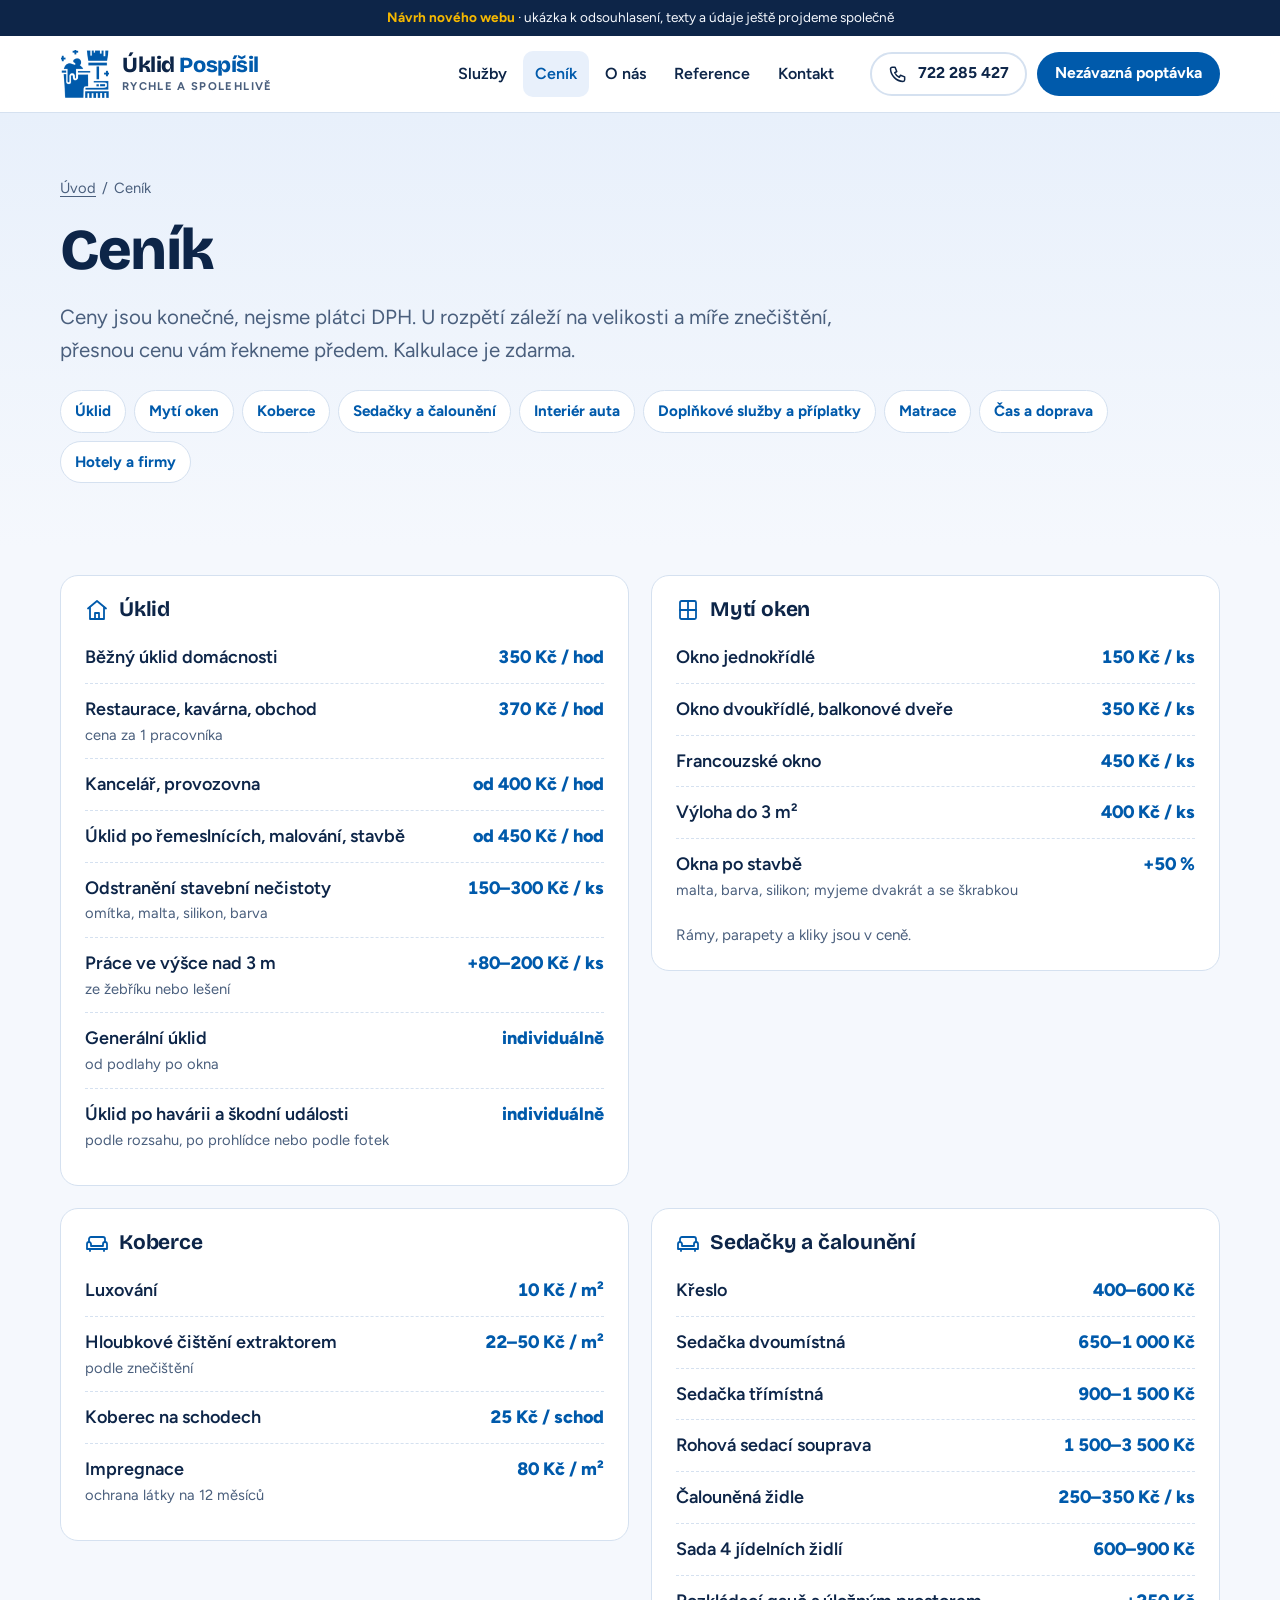
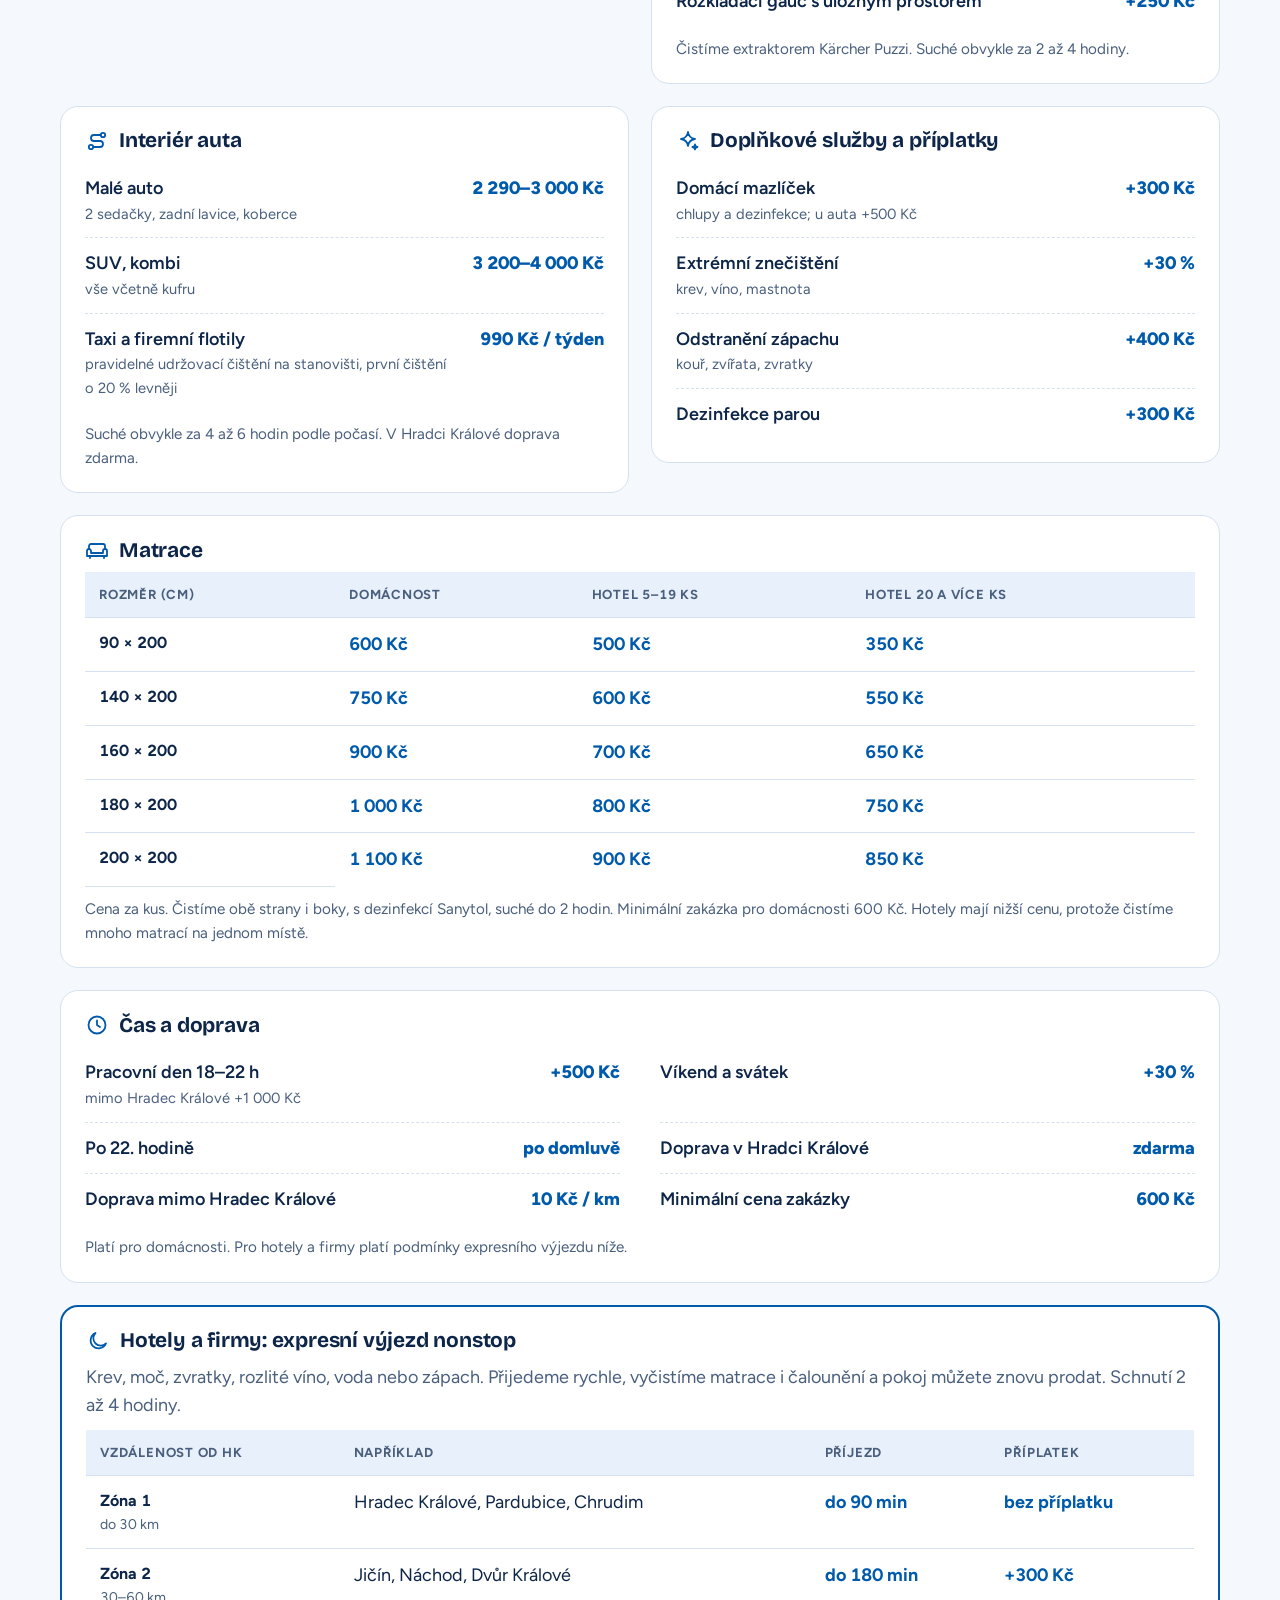
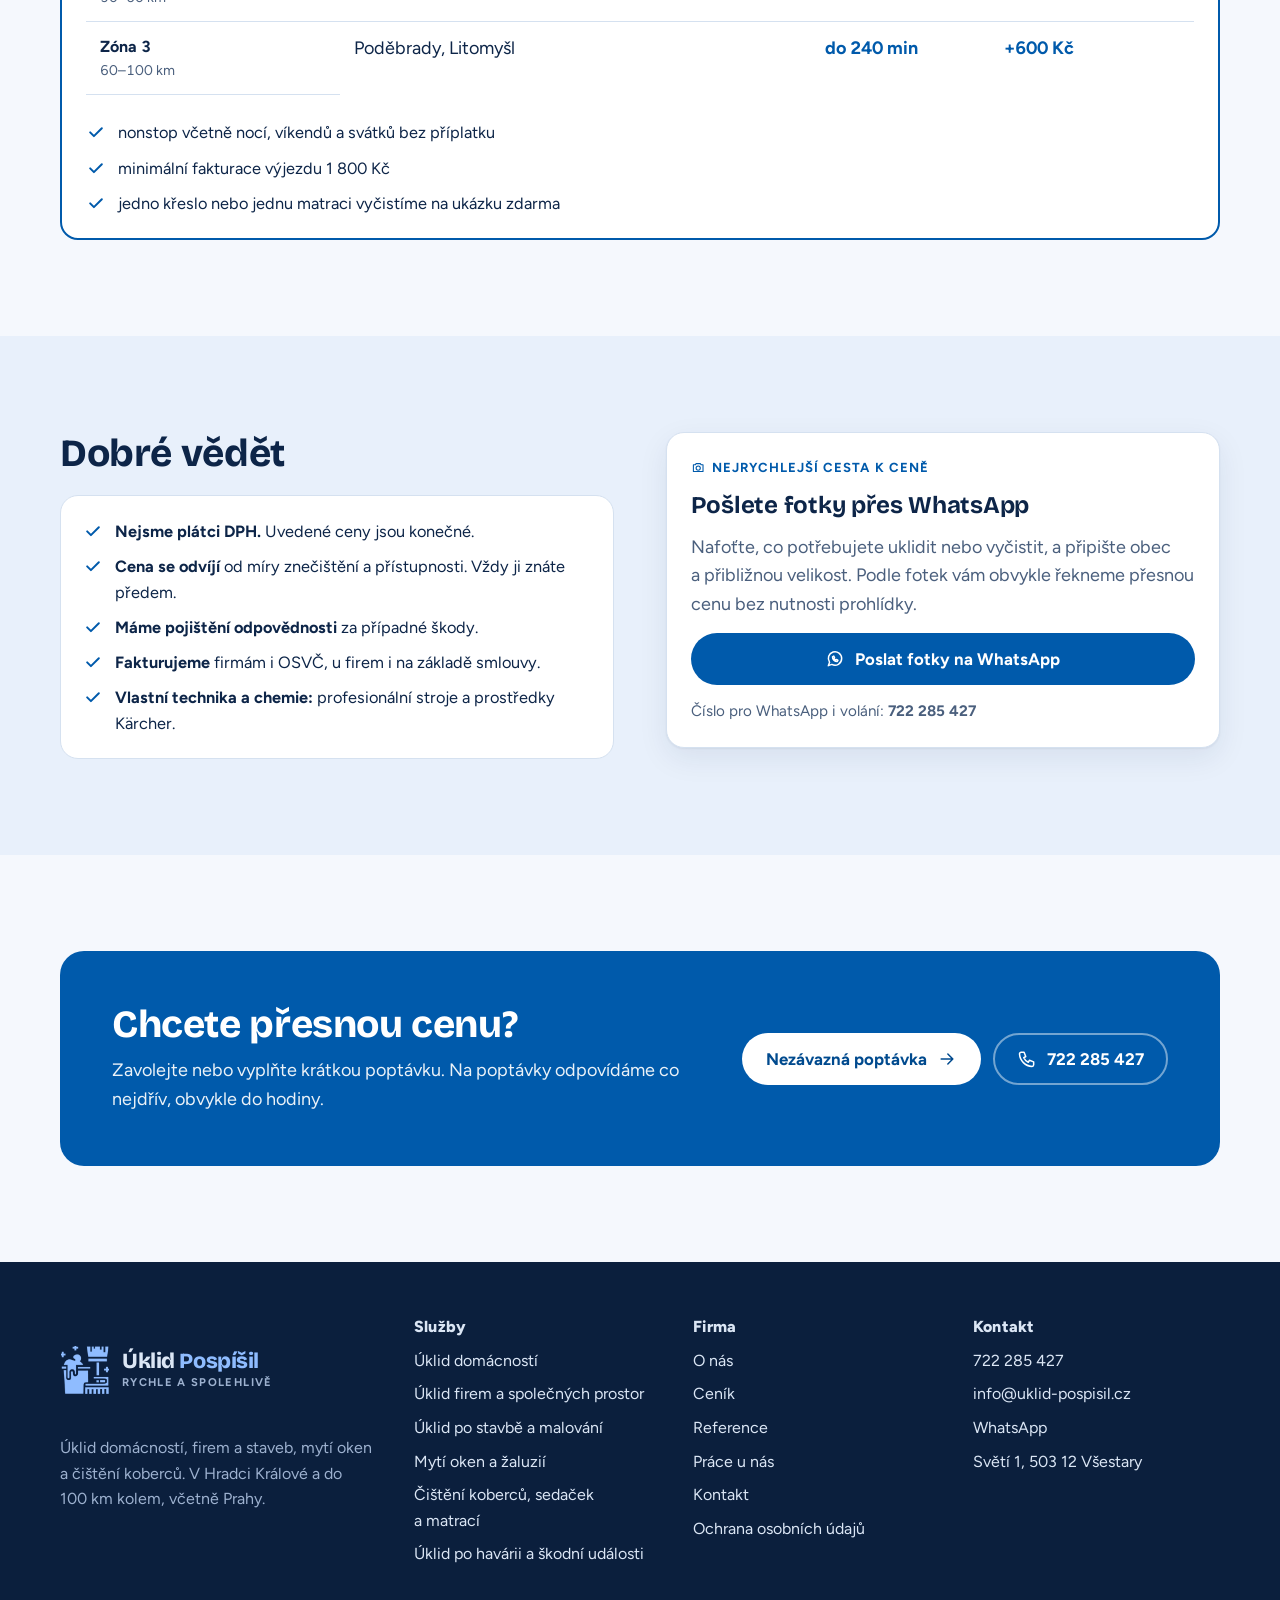
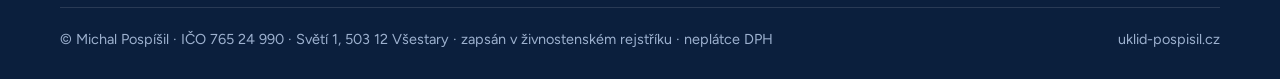
==== commit 50730666: "Blue branding with Michal's logo, full price list, GDPR and legal details - palette matched to his l" ====
--- a/site/cenik.html
+++ b/site/cenik.html
@@ -9,8 +9,10 @@
 <meta property="og:description" content="Jak počítáme cenu úklidu a čištění. Kalkulace zdarma, nejrychleji podle fotek přes WhatsApp. Nejsme plátci DPH.">
 <meta property="og:image" content="https://uklid-pospisil.cz/img/hero.jpg">
 <meta property="og:locale" content="cs_CZ">
-<meta name="theme-color" content="#0e6a5a">
-<link rel="icon" href="assets/favicon.svg" type="image/svg+xml">
+<meta name="theme-color" content="#005aab">
+<link rel="icon" href="assets/favicon-64.png" type="image/png">
+<link rel="apple-touch-icon" href="assets/apple-touch-icon.png">
+<meta name="apple-mobile-web-app-title" content="Úklid Pospíšil">
 <link rel="stylesheet" href="assets/style.css">
 
 </head>
@@ -18,7 +20,7 @@
 <div class="ribbon"><strong>Návrh nového webu</strong> · ukázka k&nbsp;odsouhlasení, texty a&nbsp;údaje ještě projdeme společně</div>
 <header class="site-header">
   <div class="wrap header-row">
-    <a class="logo" href="index.html" aria-label="Úklid Pospíšil – úvodní stránka"><svg class="logo-mark" viewBox="0 0 48 48" aria-hidden="true"><rect class="lm-bg" x="1" y="1" width="46" height="46" rx="14"/><path class="lm-star" d="M22 9c1.1 8 4.6 11.5 12.5 12.6C26.6 22.7 23.1 26.2 22 34.2 20.9 26.2 17.4 22.7 9.5 21.6 17.4 20.5 20.9 17 22 9z"/><circle class="lm-dot" cx="34.5" cy="34" r="4"/></svg><span class="logo-text"><span class="logo-name">Úklid <span>Pospíšil</span></span><span class="logo-sub">Rodinná firma z&nbsp;Hradce</span></span></a>
+    <a class="logo" href="index.html" aria-label="Úklid Pospíšil – úvodní stránka"><span class="logo-mark" aria-hidden="true"></span><span class="logo-text"><span class="logo-name">Úklid <span>Pospíšil</span></span><span class="logo-sub">Rychle a&nbsp;spolehlivě</span></span></a>
     <button class="menu-btn" type="button" aria-expanded="false" aria-controls="hlavni-menu" aria-label="Menu"><svg class="ico" viewBox="0 0 24 24" aria-hidden="true"><path d="M4 7h16M4 12h16M4 17h16"/></svg></button>
     <nav class="nav" id="hlavni-menu" aria-label="Hlavní menu"><a href="sluzby.html">Služby</a><a href="cenik.html" aria-current="page">Ceník</a><a href="o-nas.html">O&nbsp;nás</a><a href="reference.html">Reference</a><a href="kontakt.html">Kontakt</a></nav>
     <div class="header-cta">
@@ -29,55 +31,52 @@
 </header><main id="obsah">
 <section class="page-hero"><div class="wrap">
   <div class="crumbs"><a href="index.html">Úvod</a> / <span>Ceník</span></div>
-  <h1>Ceník a&nbsp;kalkulace</h1>
-  <p class="lead">Každý úklid je jiný. Garsonka po malování a&nbsp;dům po zimě se nedají nacenit stejně, proto cenu stanovujeme vždy podle vašeho zadání. Kalkulace je zdarma a&nbsp;cenu znáte dopředu.</p>
+  <h1>Ceník</h1>
+  <p class="lead">Ceny jsou konečné, nejsme plátci DPH. U&nbsp;rozpětí záleží na velikosti a&nbsp;míře znečištění, přesnou cenu vám řekneme předem. Kalkulace je zdarma.</p>
+  <nav class="chips" aria-label="Části ceníku"><a href="#uklid">Úklid</a><a href="#okna">Mytí oken</a><a href="#koberce">Koberce</a><a href="#calouneni">Sedačky a&nbsp;čalounění</a><a href="#auto">Interiér auta</a><a href="#doplnky">Doplňkové služby a&nbsp;příplatky</a><a href="#matrace">Matrace</a><a href="#doprava">Čas a&nbsp;doprava</a><a href="#hotely">Hotely a&nbsp;firmy</a></nav>
 </div></section>
 
-<section class="section" style="padding-top:28px"><div class="wrap stack" style="gap:24px">
-  <h2>Jak počítáme cenu u&nbsp;jednotlivých služeb</h2>
-  <div class="table-wrap"><table>
-    <thead><tr><th>Služba</th><th>Jak se cena počítá</th></tr></thead>
-    <tbody><tr><td><a href="uklid-domacnosti.html">Úklid domácností</a></td><td>Hodinovou sazbou podle rozsahu. Generální úklid a&nbsp;vyklízení naceníme předem, podle fotek nebo po prohlídce.</td></tr><tr><td><a href="uklid-firem.html">Úklid firem a&nbsp;společných prostor</a></td><td>Hodinovou sazbou podle typu provozu. Pravidelný úklid fakturujeme jednou měsíčně.</td></tr><tr><td><a href="uklid-po-stavbe.html">Úklid po stavbě a&nbsp;malování</a></td><td>Hodinovou sazbou podle náročnosti. Okna se zbytky malty nebo barvy myjeme dvakrát a&nbsp;se škrabkou, proto jsou dražší než běžná okna.</td></tr><tr><td><a href="myti-oken.html">Mytí oken a&nbsp;žaluzií</a></td><td>Za kus okna podle velikosti. Rámy, parapety a&nbsp;kliky jsou v&nbsp;ceně, v&nbsp;Hradci Králové je doprava zdarma.</td></tr><tr><td><a href="cisteni-kobercu-a-calouneni.html">Čištění koberců, sedaček a&nbsp;matrací</a></td><td>Koberce za m² podle znečištění, sedačky, křesla a&nbsp;matrace za kus, auto podle velikosti.</td></tr><tr><td><a href="uklid-po-pojistne-udalosti.html">Úklid po havárii a&nbsp;škodní události</a></td><td>Individuálně podle rozsahu škody. Po prohlídce nebo podle fotek vám řekneme cenu předem.</td></tr></tbody>
-  </table></div>
+<section class="section" style="padding-top:28px"><div class="wrap">
+  <div class="price-grid"><section class="price-card" id="uklid"><h3><svg class="ico" viewBox="0 0 24 24" aria-hidden="true"><path d="M3 10.5 12 3l9 7.5"/><path d="M5 9.5V21h14V9.5"/><path d="M10 21v-6h4v6"/></svg>Úklid</h3><div class="price-rows"><div class="price-row"><div class="pr-name">Běžný úklid domácnosti</div><div class="pr-price">350&nbsp;Kč / hod</div></div><div class="price-row"><div class="pr-name">Restaurace, kavárna, obchod<small>cena za 1 pracovníka</small></div><div class="pr-price">370&nbsp;Kč / hod</div></div><div class="price-row"><div class="pr-name">Kancelář, provozovna</div><div class="pr-price">od 400&nbsp;Kč / hod</div></div><div class="price-row"><div class="pr-name">Úklid po řemeslnících, malování, stavbě</div><div class="pr-price">od 450&nbsp;Kč / hod</div></div><div class="price-row"><div class="pr-name">Odstranění stavební nečistoty<small>omítka, malta, silikon, barva</small></div><div class="pr-price">150–300&nbsp;Kč / ks</div></div><div class="price-row"><div class="pr-name">Práce ve výšce nad 3 m<small>ze žebříku nebo lešení</small></div><div class="pr-price">+80–200&nbsp;Kč / ks</div></div><div class="price-row"><div class="pr-name">Generální úklid<small>od podlahy po okna</small></div><div class="pr-price">individuálně</div></div><div class="price-row"><div class="pr-name">Úklid po havárii a&nbsp;škodní události<small>podle rozsahu, po prohlídce nebo podle fotek</small></div><div class="pr-price">individuálně</div></div></div></section><section class="price-card" id="okna"><h3><svg class="ico" viewBox="0 0 24 24" aria-hidden="true"><rect x="4" y="3" width="16" height="18" rx="1.5"/><path d="M12 3v18M4 12h16"/></svg>Mytí oken</h3><div class="price-rows"><div class="price-row"><div class="pr-name">Okno jednokřídlé</div><div class="pr-price">150&nbsp;Kč / ks</div></div><div class="price-row"><div class="pr-name">Okno dvoukřídlé, balkonové dveře</div><div class="pr-price">350&nbsp;Kč / ks</div></div><div class="price-row"><div class="pr-name">Francouzské okno</div><div class="pr-price">450&nbsp;Kč / ks</div></div><div class="price-row"><div class="pr-name">Výloha do 3&nbsp;m²</div><div class="pr-price">400&nbsp;Kč / ks</div></div><div class="price-row"><div class="pr-name">Okna po stavbě<small>malta, barva, silikon; myjeme dvakrát a&nbsp;se škrabkou</small></div><div class="pr-price">+50&nbsp;%</div></div></div><p class="price-note">Rámy, parapety a&nbsp;kliky jsou v&nbsp;ceně.</p></section><section class="price-card" id="koberce"><h3><svg class="ico" viewBox="0 0 24 24" aria-hidden="true"><path d="M4 11V8a2 2 0 0 1 2-2h12a2 2 0 0 1 2 2v3"/><path d="M2 13a2 2 0 0 1 4 0v2h12v-2a2 2 0 0 1 4 0v5H2z"/><path d="M5 18v2M19 18v2"/></svg>Koberce</h3><div class="price-rows"><div class="price-row"><div class="pr-name">Luxování</div><div class="pr-price">10&nbsp;Kč / m²</div></div><div class="price-row"><div class="pr-name">Hloubkové čištění extraktorem<small>podle znečištění</small></div><div class="pr-price">22–50&nbsp;Kč / m²</div></div><div class="price-row"><div class="pr-name">Koberec na schodech</div><div class="pr-price">25&nbsp;Kč / schod</div></div><div class="price-row"><div class="pr-name">Impregnace<small>ochrana látky na 12 měsíců</small></div><div class="pr-price">80&nbsp;Kč / m²</div></div></div></section><section class="price-card" id="calouneni"><h3><svg class="ico" viewBox="0 0 24 24" aria-hidden="true"><path d="M4 11V8a2 2 0 0 1 2-2h12a2 2 0 0 1 2 2v3"/><path d="M2 13a2 2 0 0 1 4 0v2h12v-2a2 2 0 0 1 4 0v5H2z"/><path d="M5 18v2M19 18v2"/></svg>Sedačky a&nbsp;čalounění</h3><div class="price-rows"><div class="price-row"><div class="pr-name">Křeslo</div><div class="pr-price">400–600&nbsp;Kč</div></div><div class="price-row"><div class="pr-name">Sedačka dvoumístná</div><div class="pr-price">650–1 000&nbsp;Kč</div></div><div class="price-row"><div class="pr-name">Sedačka třímístná</div><div class="pr-price">900–1 500&nbsp;Kč</div></div><div class="price-row"><div class="pr-name">Rohová sedací souprava</div><div class="pr-price">1 500–3 500&nbsp;Kč</div></div><div class="price-row"><div class="pr-name">Čalouněná židle</div><div class="pr-price">250–350&nbsp;Kč / ks</div></div><div class="price-row"><div class="pr-name">Sada 4 jídelních židlí</div><div class="pr-price">600–900&nbsp;Kč</div></div><div class="price-row"><div class="pr-name">Rozkládací gauč s&nbsp;úložným prostorem</div><div class="pr-price">+250&nbsp;Kč</div></div></div><p class="price-note">Čistíme extraktorem Kärcher Puzzi. Suché obvykle za 2 až 4&nbsp;hodiny.</p></section><section class="price-card" id="auto"><h3><svg class="ico" viewBox="0 0 24 24" aria-hidden="true"><circle cx="6" cy="18" r="2.2"/><circle cx="18" cy="6" r="2.2"/><path d="M8.2 18H15a3 3 0 0 0 0-6H9a3 3 0 0 1 0-6h6.8"/></svg>Interiér auta</h3><div class="price-rows"><div class="price-row"><div class="pr-name">Malé auto<small>2 sedačky, zadní lavice, koberce</small></div><div class="pr-price">2 290–3 000&nbsp;Kč</div></div><div class="price-row"><div class="pr-name">SUV, kombi<small>vše včetně kufru</small></div><div class="pr-price">3 200–4 000&nbsp;Kč</div></div><div class="price-row"><div class="pr-name">Taxi a&nbsp;firemní flotily<small>pravidelné udržovací čištění na stanovišti, první čištění o&nbsp;20&nbsp;% levněji</small></div><div class="pr-price">990&nbsp;Kč / týden</div></div></div><p class="price-note">Suché obvykle za 4 až 6&nbsp;hodin podle počasí. V&nbsp;Hradci Králové doprava zdarma.</p></section><section class="price-card" id="doplnky"><h3><svg class="ico" viewBox="0 0 24 24" aria-hidden="true"><path d="M12 3c.6 4.4 2.6 6.4 7 7-4.4.6-6.4 2.6-7 7-.6-4.4-2.6-6.4-7-7 4.4-.6 6.4-2.6 7-7z"/><path d="M19 15.5c.2 1.6.9 2.3 2.5 2.5-1.6.2-2.3.9-2.5 2.5-.2-1.6-.9-2.3-2.5-2.5 1.6-.2 2.3-.9 2.5-2.5z"/></svg>Doplňkové služby a&nbsp;příplatky</h3><div class="price-rows"><div class="price-row"><div class="pr-name">Domácí mazlíček<small>chlupy a&nbsp;dezinfekce; u&nbsp;auta +500&nbsp;Kč</small></div><div class="pr-price">+300&nbsp;Kč</div></div><div class="price-row"><div class="pr-name">Extrémní znečištění<small>krev, víno, mastnota</small></div><div class="pr-price">+30&nbsp;%</div></div><div class="price-row"><div class="pr-name">Odstranění zápachu<small>kouř, zvířata, zvratky</small></div><div class="pr-price">+400&nbsp;Kč</div></div><div class="price-row"><div class="pr-name">Dezinfekce parou</div><div class="pr-price">+300&nbsp;Kč</div></div></div></section><section class="price-card price-card--wide" id="matrace"><h3><svg class="ico" viewBox="0 0 24 24" aria-hidden="true"><path d="M4 11V8a2 2 0 0 1 2-2h12a2 2 0 0 1 2 2v3"/><path d="M2 13a2 2 0 0 1 4 0v2h12v-2a2 2 0 0 1 4 0v5H2z"/><path d="M5 18v2M19 18v2"/></svg>Matrace</h3>
+  <div class="table-wrap table-wrap--plain"><table class="price-table">
+    <thead><tr><th>Rozměr (cm)</th><th>Domácnost</th><th>Hotel 5–19 ks</th><th>Hotel 20 a&nbsp;více ks</th></tr></thead>
+    <tbody><tr><th scope="row">90 × 200</th><td>600&nbsp;Kč</td><td>500&nbsp;Kč</td><td>350&nbsp;Kč</td></tr><tr><th scope="row">140 × 200</th><td>750&nbsp;Kč</td><td>600&nbsp;Kč</td><td>550&nbsp;Kč</td></tr><tr><th scope="row">160 × 200</th><td>900&nbsp;Kč</td><td>700&nbsp;Kč</td><td>650&nbsp;Kč</td></tr><tr><th scope="row">180 × 200</th><td>1 000&nbsp;Kč</td><td>800&nbsp;Kč</td><td>750&nbsp;Kč</td></tr><tr><th scope="row">200 × 200</th><td>1 100&nbsp;Kč</td><td>900&nbsp;Kč</td><td>850&nbsp;Kč</td></tr></tbody></table></div>
+  <p class="price-note">Cena za kus. Čistíme obě strany i&nbsp;boky, s&nbsp;dezinfekcí Sanytol, suché do 2&nbsp;hodin. Minimální zakázka pro domácnosti 600&nbsp;Kč. Hotely mají nižší cenu, protože čistíme mnoho matrací na jednom místě.</p>
+</section><section class="price-card price-card--wide price-card--cols" id="doprava"><h3><svg class="ico" viewBox="0 0 24 24" aria-hidden="true"><circle cx="12" cy="12" r="8.5"/><path d="M12 7.5V12l3 2"/></svg>Čas a&nbsp;doprava</h3><div class="price-rows"><div class="price-row"><div class="pr-name">Pracovní den 18–22 h<small>mimo Hradec Králové +1 000&nbsp;Kč</small></div><div class="pr-price">+500&nbsp;Kč</div></div><div class="price-row"><div class="pr-name">Víkend a&nbsp;svátek</div><div class="pr-price">+30&nbsp;%</div></div><div class="price-row"><div class="pr-name">Po 22. hodině</div><div class="pr-price">po domluvě</div></div><div class="price-row"><div class="pr-name">Doprava v&nbsp;Hradci Králové</div><div class="pr-price">zdarma</div></div><div class="price-row"><div class="pr-name">Doprava mimo Hradec Králové</div><div class="pr-price">10&nbsp;Kč / km</div></div><div class="price-row"><div class="pr-name">Minimální cena zakázky</div><div class="pr-price">600&nbsp;Kč</div></div></div><p class="price-note">Platí pro domácnosti. Pro hotely a&nbsp;firmy platí podmínky expresního výjezdu níže.</p></section><section class="price-card price-card--wide price-card--accent" id="hotely"><h3><svg class="ico" viewBox="0 0 24 24" aria-hidden="true"><path d="M20 14.5A8 8 0 1 1 9.5 4a6.5 6.5 0 0 0 10.5 10.5z"/></svg>Hotely a&nbsp;firmy: expresní výjezd nonstop</h3>
+  <p class="muted">Krev, moč, zvratky, rozlité víno, voda nebo zápach. Přijedeme rychle, vyčistíme matrace i&nbsp;čalounění a&nbsp;pokoj můžete znovu prodat. Schnutí 2 až 4&nbsp;hodiny.</p>
+  <div class="table-wrap table-wrap--plain"><table class="price-table">
+    <thead><tr><th>Vzdálenost od HK</th><th>Například</th><th>Příjezd</th><th>Příplatek</th></tr></thead>
+    <tbody><tr><th scope="row">Zóna 1<small>do 30&nbsp;km</small></th><td>Hradec Králové, Pardubice, Chrudim</td><td>do 90 min</td><td>bez příplatku</td></tr><tr><th scope="row">Zóna 2<small>30–60&nbsp;km</small></th><td>Jičín, Náchod, Dvůr Králové</td><td>do 180 min</td><td>+300&nbsp;Kč</td></tr><tr><th scope="row">Zóna 3<small>60–100&nbsp;km</small></th><td>Poděbrady, Litomyšl</td><td>do 240 min</td><td>+600&nbsp;Kč</td></tr></tbody></table></div>
+  <ul class="checks" style="margin-top:14px">
+    <li><svg class="ico" viewBox="0 0 24 24" aria-hidden="true"><path d="M5 12.5l4.5 4.5L19 7.5"/></svg><span>nonstop včetně nocí, víkendů a&nbsp;svátků bez příplatku</span></li>
+    <li><svg class="ico" viewBox="0 0 24 24" aria-hidden="true"><path d="M5 12.5l4.5 4.5L19 7.5"/></svg><span>minimální fakturace výjezdu 1 800&nbsp;Kč</span></li>
+    <li><svg class="ico" viewBox="0 0 24 24" aria-hidden="true"><path d="M5 12.5l4.5 4.5L19 7.5"/></svg><span>jedno křeslo nebo jednu matraci vyčistíme na ukázku zdarma</span></li>
+  </ul>
+</section></div>
 </div></section>
 
 <section class="section section--tint"><div class="wrap grid-2" style="align-items:start">
   <div class="stack" style="gap:20px">
-    <h2>Co ovlivňuje cenu</h2>
+    <h2>Dobré vědět</h2>
     <div class="check-card"><ul class="checks">
-      <li><svg class="ico" viewBox="0 0 24 24" aria-hidden="true"><path d="M5 12.5l4.5 4.5L19 7.5"/></svg><span><b>Rozsah práce</b>, tedy počet místností, metrů čtverečních, oken nebo kusů nábytku.</span></li>
-      <li><svg class="ico" viewBox="0 0 24 24" aria-hidden="true"><path d="M5 12.5l4.5 4.5L19 7.5"/></svg><span><b>Míra znečištění a&nbsp;přístupnost.</b> Běžný úklid je jiný než úklid po stavbě.</span></li>
-      <li><svg class="ico" viewBox="0 0 24 24" aria-hidden="true"><path d="M5 12.5l4.5 4.5L19 7.5"/></svg><span><b>Čas.</b> Večer, o&nbsp;víkendu a&nbsp;ve svátek účtujeme příplatek, vždy předem domluvený.</span></li>
-      <li><svg class="ico" viewBox="0 0 24 24" aria-hidden="true"><path d="M5 12.5l4.5 4.5L19 7.5"/></svg><span><b>Vzdálenost.</b> V&nbsp;Hradci Králové je doprava zdarma, jinde podle kilometrů.</span></li>
-    </ul></div>
-    <h2 style="margin-top:12px">Dobré vědět</h2>
-    <div class="check-card"><ul class="checks">
-      <li><svg class="ico" viewBox="0 0 24 24" aria-hidden="true"><path d="M5 12.5l4.5 4.5L19 7.5"/></svg><span><b>Nejsme plátci DPH.</b> Cena, kterou vám řekneme, je konečná.</span></li>
+      <li><svg class="ico" viewBox="0 0 24 24" aria-hidden="true"><path d="M5 12.5l4.5 4.5L19 7.5"/></svg><span><b>Nejsme plátci DPH.</b> Uvedené ceny jsou konečné.</span></li>
+      <li><svg class="ico" viewBox="0 0 24 24" aria-hidden="true"><path d="M5 12.5l4.5 4.5L19 7.5"/></svg><span><b>Cena se odvíjí</b> od míry znečištění a&nbsp;přístupnosti. Vždy ji znáte předem.</span></li>
       <li><svg class="ico" viewBox="0 0 24 24" aria-hidden="true"><path d="M5 12.5l4.5 4.5L19 7.5"/></svg><span><b>Máme pojištění odpovědnosti</b> za případné škody.</span></li>
-      <li><svg class="ico" viewBox="0 0 24 24" aria-hidden="true"><path d="M5 12.5l4.5 4.5L19 7.5"/></svg><span><b>Fakturujeme</b> firmám i&nbsp;OSVČ.</span></li>
-      <li><svg class="ico" viewBox="0 0 24 24" aria-hidden="true"><path d="M5 12.5l4.5 4.5L19 7.5"/></svg><span><b>Kalkulace je zdarma</b> a&nbsp;k&nbsp;ničemu vás nezavazuje.</span></li>
+      <li><svg class="ico" viewBox="0 0 24 24" aria-hidden="true"><path d="M5 12.5l4.5 4.5L19 7.5"/></svg><span><b>Fakturujeme</b> firmám i&nbsp;OSVČ, u&nbsp;firem i&nbsp;na základě smlouvy.</span></li>
+      <li><svg class="ico" viewBox="0 0 24 24" aria-hidden="true"><path d="M5 12.5l4.5 4.5L19 7.5"/></svg><span><b>Vlastní technika a&nbsp;chemie:</b> profesionální stroje a&nbsp;prostředky Kärcher.</span></li>
     </ul></div>
   </div>
   <div class="side-card">
     <span class="eyebrow"><svg class="ico" viewBox="0 0 24 24" aria-hidden="true"><path d="M4 8h3l1.5-2h7L17 8h3v11H4z"/><circle cx="12" cy="13.5" r="3.5"/></svg> Nejrychlejší cesta k&nbsp;ceně</span>
     <h3 style="font-size:1.5rem">Pošlete fotky přes WhatsApp</h3>
-    <p class="muted">Nafoťte, co potřebujete uklidit nebo vyčistit, a&nbsp;připište obec a&nbsp;přibližnou velikost. Podle fotek vám obvykle řekneme cenu bez nutnosti prohlídky.</p>
+    <p class="muted">Nafoťte, co potřebujete uklidit nebo vyčistit, a&nbsp;připište obec a&nbsp;přibližnou velikost. Podle fotek vám obvykle řekneme přesnou cenu bez nutnosti prohlídky.</p>
     <a class="btn btn--sun" href="https://wa.me/420722285427?text=Dobr%C3%BD%20den%2C%20pos%C3%ADl%C3%A1m%20fotky%20k%20nacen%C4%9Bn%C3%AD%20%C3%BAklidu.%20M%C3%ADsto%3A%20" target="_blank" rel="noopener"><svg class="ico" viewBox="0 0 24 24" aria-hidden="true"><path d="M20 11.5a8 8 0 0 1-11.8 7L4 20l1.5-4A8 8 0 1 1 20 11.5z"/><path d="M9 9.5c0 3 2.5 5.5 5.5 5.5l1-1.5-2-1-1 .8a4 4 0 0 1-1.8-1.8l.8-1-1-2z"/></svg>Poslat fotky na WhatsApp</a>
     <p class="muted" style="font-size:.95rem">Číslo pro WhatsApp i&nbsp;volání: <b class="nobr">722 285 427</b></p>
   </div>
 </div></section>
-
-<section class="section"><div class="wrap stack" style="gap:20px;max-width:900px">
-  <h2>Časté dotazy k&nbsp;ceně</h2>
-  <div class="faq">
-    <details><summary>Je kalkulace opravdu zdarma?</summary><p>Ano. Nacenění po telefonu, podle fotek i&nbsp;prohlídka u&nbsp;větších zakázek jsou zdarma a&nbsp;k&nbsp;ničemu vás nezavazují.</p></details>
-    <details><summary>Může se cena na místě změnit?</summary><p>Jen pokud se na místě ukáže něco, o&nbsp;čem jsme nevěděli, a&nbsp;vždy až po domluvě s&nbsp;vámi. Proto u&nbsp;větších zakázek jezdíme nejdřív na prohlídku.</p></details>
-    <details><summary>Proč nemáte ceny přímo na webu?</summary><p>Protože by vás zbytečně mátly. Cena záleží na rozsahu a&nbsp;stavu prostoru a&nbsp;u&nbsp;každé zakázky je jiná. Po krátkém telefonátu nebo pár fotkách vám řekneme přesnou částku.</p></details>
-  </div>
-</div></section>
 <section class="section"><div class="wrap">
   <div class="cta-band">
-    <div><h2>Chcete znát cenu?</h2><p>Zavolejte nebo vyplňte krátkou poptávku. Na poptávky odpovídáme co nejdřív, obvykle do hodiny.</p></div>
+    <div><h2>Chcete přesnou cenu?</h2><p>Zavolejte nebo vyplňte krátkou poptávku. Na poptávky odpovídáme co nejdřív, obvykle do hodiny.</p></div>
     <div class="btn-row">
       <a class="btn btn--sun" href="kontakt.html">Nezávazná poptávka <svg class="ico" viewBox="0 0 24 24" aria-hidden="true"><path d="M5 12h14M13 6l6 6-6 6"/></svg></a>
       <a class="btn btn--ghost" href="tel:+420722285427"><svg class="ico" viewBox="0 0 24 24" aria-hidden="true"><path d="M5 4h3.5l2 5-2.4 1.5a11 11 0 0 0 5.4 5.4L15 13.5l5 2V19a2 2 0 0 1-2 2A16 16 0 0 1 3 6a2 2 0 0 1 2-2z"/></svg><span class="nobr">722 285 427</span></a>
@@ -89,7 +88,7 @@
   <div class="wrap">
     <div class="foot-grid">
       <div class="stack" style="gap:14px">
-        <a class="logo" href="index.html"><svg class="logo-mark" viewBox="0 0 48 48" aria-hidden="true"><rect class="lm-bg" x="1" y="1" width="46" height="46" rx="14"/><path class="lm-star" d="M22 9c1.1 8 4.6 11.5 12.5 12.6C26.6 22.7 23.1 26.2 22 34.2 20.9 26.2 17.4 22.7 9.5 21.6 17.4 20.5 20.9 17 22 9z"/><circle class="lm-dot" cx="34.5" cy="34" r="4"/></svg><span class="logo-text"><span class="logo-name">Úklid <span>Pospíšil</span></span><span class="logo-sub">Rodinná firma z&nbsp;Hradce</span></span></a>
+        <a class="logo" href="index.html"><span class="logo-mark" aria-hidden="true"></span><span class="logo-text"><span class="logo-name">Úklid <span>Pospíšil</span></span><span class="logo-sub">Rychle a&nbsp;spolehlivě</span></span></a>
         <p>Úklid domácností, firem a&nbsp;staveb, mytí oken a&nbsp;čištění koberců. V&nbsp;Hradci Králové a&nbsp;do 100&nbsp;km kolem, včetně Prahy.</p>
       </div>
       <div><h4>Služby</h4><ul><li><a href="uklid-domacnosti.html">Úklid domácností</a></li><li><a href="uklid-firem.html">Úklid firem a&nbsp;společných prostor</a></li><li><a href="uklid-po-stavbe.html">Úklid po stavbě a&nbsp;malování</a></li><li><a href="myti-oken.html">Mytí oken a&nbsp;žaluzií</a></li><li><a href="cisteni-kobercu-a-calouneni.html">Čištění koberců, sedaček a&nbsp;matrací</a></li><li><a href="uklid-po-pojistne-udalosti.html">Úklid po havárii a&nbsp;škodní události</a></li></ul></div>
@@ -104,7 +103,7 @@
         <li>Světí 1, 503 12 Všestary</li></ul></div>
     </div>
     <div class="foot-bottom">
-      <span>© Michal Pospíšil · IČO 765 24 990 · Nejsme plátci DPH</span>
+      <span>© Michal Pospíšil · IČO 765 24 990 · Světí 1, 503 12 Všestary · zapsán v&nbsp;živnostenském rejstříku · neplátce DPH</span>
       <span>uklid-pospisil.cz</span>
     </div>
   </div>
--- a/site/assets/style.css
+++ b/site/assets/style.css
@@ -8,27 +8,31 @@
 @font-face{font-family:'Figtree';font-style:normal;font-display:swap;font-weight:600;src:url(fonts/figtree-latin-600-normal.woff2) format('woff2');unicode-range:U+0000-00FF,U+0131,U+0152-0153,U+02BB-02BC,U+02C6,U+02DA,U+02DC,U+0304,U+0308,U+0329,U+2000-206F,U+20AC,U+2122,U+2191,U+2193,U+2212,U+2215,U+FEFF,U+FFFD}
 @font-face{font-family:'Figtree';font-style:normal;font-display:swap;font-weight:700;src:url(fonts/figtree-latin-700-normal.woff2) format('woff2');unicode-range:U+0000-00FF,U+0131,U+0152-0153,U+02BB-02BC,U+02C6,U+02DA,U+02DC,U+0304,U+0308,U+0329,U+2000-206F,U+20AC,U+2122,U+2191,U+2193,U+2212,U+2215,U+FEFF,U+FFFD}
 @font-face{font-family:'Figtree';font-style:normal;font-display:swap;font-weight:800;src:url(fonts/figtree-latin-800-normal.woff2) format('woff2');unicode-range:U+0000-00FF,U+0131,U+0152-0153,U+02BB-02BC,U+02C6,U+02DA,U+02DC,U+0304,U+0308,U+0329,U+2000-206F,U+20AC,U+2122,U+2191,U+2193,U+2212,U+2215,U+FEFF,U+FFFD}
+:root{--logo-mask:url([data-uri])}
 /* Úklid Pospíšil — design system
    Layout: calm eucalyptus + clean white "freshly wiped" surfaces, one warm
    rubber-glove yellow for the main action. Large type for readers 45+. */
 :root {
-  --bg: #f5faf8;
+  --bg: #f5f8fd;
   --surface: #ffffff;
-  --tint: #e4f1ec;
-  --tint-2: #d2e8e0;
-  --ink: #12303a;
-  --muted: #4a6670;
-  --line: #d2e2dc;
-  --brand: #0e6a5a;
-  --brand-strong: #0a5347;
+  --tint: #e8f0fb;
+  --tint-2: #d3e2f7;
+  --ink: #0d2548;
+  --muted: #4a5f7d;
+  --line: #d5e1f0;
+  --brand: #005aab;
+  --brand-strong: #004a8e;
   --on-brand: #ffffff;
-  --sun: #f6b93b;
-  --sun-strong: #e9a41d;
+  --cta: #005aab;
+  --cta-strong: #004a8e;
+  --on-cta: #ffffff;
+  --sun: #f5b800;
+  --sun-strong: #e0a800;
   --on-sun: #1f1a0e;
-  --foot-bg: #0f2a31;
-  --foot-fg: #d9e8e4;
-  --foot-muted: #9fbab4;
-  --shadow: 0 1px 2px rgba(18, 48, 58, .06), 0 10px 30px rgba(18, 48, 58, .08);
+  --foot-bg: #0b1f3d;
+  --foot-fg: #dbe6f5;
+  --foot-muted: #9db1cf;
+  --shadow: 0 1px 2px rgba(13, 37, 72, .06), 0 10px 30px rgba(13, 37, 72, .08);
   --radius: 18px;
   --radius-sm: 12px;
   --font-display: "Bricolage Grotesque", "Figtree", system-ui, -apple-system, "Segoe UI", Roboto, sans-serif;
@@ -39,21 +43,23 @@
 }
 @media (prefers-color-scheme: dark) {
   :root:not([data-theme="light"]) {
-    --bg: #0c1c21; --surface: #12282f; --tint: #15343c; --tint-2: #1b424b;
-    --ink: #e4efec; --muted: #a2bbb5; --line: #25454e;
-    --brand: #5fcaa8; --brand-strong: #7fd8bb; --on-brand: #08201b;
-    --sun: #f6b93b; --sun-strong: #ffc85a; --on-sun: #1f1a0e;
-    --foot-bg: #081418; --foot-fg: #d9e8e4; --foot-muted: #93aea8;
+    --bg: #0a1628; --surface: #10223b; --tint: #132b4b; --tint-2: #1a3760;
+    --ink: #e6eef9; --muted: #a3b6d1; --line: #243f66;
+    --brand: #6aa6ff; --brand-strong: #8fbcff; --on-brand: #06162d;
+    --cta: #2f6fd6; --cta-strong: #3d7fe6; --on-cta: #ffffff;
+    --sun: #f5b800; --sun-strong: #ffc933; --on-sun: #1f1a0e;
+    --foot-bg: #060f1d; --foot-fg: #dbe6f5; --foot-muted: #93a8c6;
     --shadow: 0 1px 2px rgba(0, 0, 0, .3), 0 10px 30px rgba(0, 0, 0, .35);
     color-scheme: dark;
   }
 }
 :root[data-theme="dark"] {
-  --bg: #0c1c21; --surface: #12282f; --tint: #15343c; --tint-2: #1b424b;
-  --ink: #e4efec; --muted: #a2bbb5; --line: #25454e;
-  --brand: #5fcaa8; --brand-strong: #7fd8bb; --on-brand: #08201b;
-  --sun: #f6b93b; --sun-strong: #ffc85a; --on-sun: #1f1a0e;
-  --foot-bg: #081418; --foot-fg: #d9e8e4; --foot-muted: #93aea8;
+  --bg: #0a1628; --surface: #10223b; --tint: #132b4b; --tint-2: #1a3760;
+    --ink: #e6eef9; --muted: #a3b6d1; --line: #243f66;
+    --brand: #6aa6ff; --brand-strong: #8fbcff; --on-brand: #06162d;
+    --cta: #2f6fd6; --cta-strong: #3d7fe6; --on-cta: #ffffff;
+    --sun: #f5b800; --sun-strong: #ffc933; --on-sun: #1f1a0e;
+    --foot-bg: #060f1d; --foot-fg: #dbe6f5; --foot-muted: #93a8c6;
   --shadow: 0 1px 2px rgba(0, 0, 0, .3), 0 10px 30px rgba(0, 0, 0, .35);
   color-scheme: dark;
 }
@@ -118,10 +124,7 @@
 }
 .header-row { display: flex; align-items: center; gap: 24px; min-height: 76px; }
 .logo { display: inline-flex; align-items: center; gap: 12px; text-decoration: none; color: var(--ink); flex: none; }
-.logo-mark { width: 46px; height: 46px; flex: none; }
-.logo-mark .lm-bg { fill: var(--brand); }
-.logo-mark .lm-star { fill: var(--on-brand); }
-.logo-mark .lm-dot { fill: var(--sun); }
+.logo-mark { width: 50px; height: 48px; flex: none; background: var(--brand); -webkit-mask: var(--logo-mask) center / contain no-repeat; mask: var(--logo-mask) center / contain no-repeat; }
 .logo-text { display: grid; line-height: 1; }
 .logo-name { font-family: var(--font-display); font-weight: 800; font-size: 1.35rem; letter-spacing: -.02em; }
 .logo-name span { color: var(--brand); }
@@ -166,8 +169,8 @@
 }
 .btn:hover { transform: translateY(-1px); }
 .btn .ico { width: 20px; height: 20px; }
-.btn--sun { background: var(--sun); color: var(--on-sun); }
-.btn--sun:hover { background: var(--sun-strong); color: var(--on-sun); }
+.btn--sun { background: var(--cta); color: var(--on-cta); }
+.btn--sun:hover { background: var(--cta-strong); color: var(--on-cta); }
 .btn--brand { background: var(--brand); color: var(--on-brand); }
 .btn--brand:hover { background: var(--brand-strong); color: var(--on-brand); }
 .btn--ghost { background: transparent; color: var(--ink); border-color: var(--line); }
@@ -263,7 +266,7 @@
   counter-increment: step; content: counter(step);
   font-family: var(--font-display); font-weight: 800; font-size: 1.3rem;
   width: 44px; height: 44px; border-radius: 50%; display: grid; place-items: center;
-  background: var(--sun); color: var(--on-sun);
+  background: var(--brand); color: var(--on-brand);
 }
 .steps p { color: var(--muted); }
 @media (max-width: 820px) { .steps { grid-template-columns: 1fr; } }
@@ -294,7 +297,7 @@
 .map-km--outer { fill: var(--brand); font-weight: 800; font-size: 12px; }
 .map-dot { fill: var(--ink); }
 .map-label { fill: var(--ink); font: 600 13px var(--font-body); paint-order: stroke; stroke: var(--surface); stroke-width: 4px; stroke-linejoin: round; }
-.map-home { fill: var(--sun); stroke: var(--ink); stroke-width: 1.5; }
+.map-home { fill: var(--brand); stroke: var(--surface); stroke-width: 3; }
 .map-home-label { fill: var(--ink); font: 800 15px var(--font-display); paint-order: stroke; stroke: var(--surface); stroke-width: 5px; stroke-linejoin: round; }
 .town-list { display: grid; gap: 14px; }
 .town-row { display: grid; grid-template-columns: 92px 1fr; gap: 12px; align-items: baseline; border-bottom: 1px solid var(--line); padding-bottom: 12px; }
@@ -309,11 +312,11 @@
 .stars svg { width: 18px; height: 18px; fill: currentColor; }
 
 /* ---------- CTA band ---------- */
-.cta-band { background: var(--brand); color: var(--on-brand); border-radius: calc(var(--radius) + 6px); padding: clamp(28px, 5vw, 52px); display: grid; grid-template-columns: 1fr auto; gap: 24px 40px; align-items: center; position: relative; overflow: hidden; }
-.cta-band h2 { color: var(--on-brand); }
+.cta-band { background: var(--cta); color: var(--on-cta); border-radius: calc(var(--radius) + 6px); padding: clamp(28px, 5vw, 52px); display: grid; grid-template-columns: 1fr auto; gap: 24px 40px; align-items: center; position: relative; overflow: hidden; }
+.cta-band h2 { color: var(--on-cta); }
 .cta-band p { opacity: .92; max-width: 56ch; margin-top: 10px; }
-.cta-band .btn--ghost { color: var(--on-brand); border-color: color-mix(in srgb, var(--on-brand) 45%, transparent); }
-.cta-band .btn--ghost:hover { border-color: var(--on-brand); color: var(--on-brand); }
+.cta-band .btn--ghost { color: var(--on-cta); border-color: color-mix(in srgb, var(--on-cta) 45%, transparent); }
+.cta-band .btn--ghost:hover { border-color: var(--on-cta); color: var(--on-cta); }
 @media (max-width: 820px) { .cta-band { grid-template-columns: 1fr; } }
 
 /* ---------- prose / service detail ---------- */
@@ -322,8 +325,8 @@
 .variants { display: grid; grid-template-columns: repeat(auto-fit, minmax(230px, 1fr)); gap: 18px; }
 .variant { background: var(--surface); border: 1px solid var(--line); border-radius: var(--radius); padding: 22px; display: grid; gap: 8px; align-content: start; }
 .variant p { color: var(--muted); font-size: 1.02rem; }
-.tip { display: grid; grid-template-columns: auto 1fr; gap: 16px; background: color-mix(in srgb, var(--sun) 16%, var(--surface)); border: 1px solid color-mix(in srgb, var(--sun) 50%, var(--line)); border-radius: var(--radius); padding: 22px; align-items: start; }
-.tip .ico { width: 30px; height: 30px; color: var(--ink); }
+.tip { display: grid; grid-template-columns: auto 1fr; gap: 16px; background: color-mix(in srgb, var(--brand) 9%, var(--surface)); border: 1px solid color-mix(in srgb, var(--brand) 30%, var(--line)); border-radius: var(--radius); padding: 22px; align-items: start; }
+.tip .ico { width: 30px; height: 30px; color: var(--brand); }
 .tip > div { display: grid; gap: 6px; min-width: 0; }
 .side-card { background: var(--surface); border: 1px solid var(--line); border-radius: var(--radius); padding: 24px; display: grid; gap: 14px; align-content: start; box-shadow: var(--shadow); }
 .detail-layout { display: grid; grid-template-columns: minmax(0, 1fr) 340px; gap: clamp(28px, 4vw, 56px); align-items: start; }
@@ -395,11 +398,9 @@
 .foot-grid ul { list-style: none; padding: 0; margin: 0; display: grid; gap: 8px; font-size: 1rem; }
 .foot-grid p { color: var(--foot-muted); font-size: 1rem; }
 .site-footer .logo { color: var(--foot-fg); }
-.site-footer .logo-name span { color: var(--sun); }
+.site-footer .logo-name span { color: #8fbcff; }
 .site-footer .logo-sub { color: var(--foot-muted); }
-.site-footer .lm-bg { fill: var(--sun); }
-.site-footer .lm-star { fill: var(--foot-bg); }
-.site-footer .lm-dot { fill: var(--foot-fg); }
+.site-footer .logo-mark { background: #8fbcff; }
 .foot-bottom { margin-top: 40px; padding-top: 20px; border-top: 1px solid rgba(255, 255, 255, .12); display: flex; flex-wrap: wrap; justify-content: space-between; gap: 10px; font-size: .9rem; color: var(--foot-muted); }
 @media (max-width: 900px) { .foot-grid { grid-template-columns: 1fr 1fr; } }
 @media (max-width: 520px) { .foot-grid { grid-template-columns: 1fr; } }
@@ -427,7 +428,7 @@
 .ba-pic img { width: 100%; height: 100%; object-fit: cover; }
 .ba-label { position: absolute; left: 10px; top: 10px; font: 800 .78rem/1 var(--font-body); letter-spacing: .08em; text-transform: uppercase; padding: 6px 10px; border-radius: 999px; }
 .ba-label--before { background: #2b2b2b; color: #fff; }
-.ba-label--after { background: var(--sun); color: var(--on-sun); }
+.ba-label--after { background: var(--cta); color: var(--on-cta); }
 .ba figcaption { padding: 14px 18px 16px; display: grid; gap: 2px; }
 .ba figcaption span { color: var(--muted); font-size: .98rem; }
 
@@ -444,3 +445,49 @@
 @media (max-width: 900px) { .photo--tall { aspect-ratio: 4 / 3; } }
 .variants--2 { grid-template-columns: repeat(2, minmax(0, 1fr)); }
 @media (max-width: 560px) { .variants--2 { grid-template-columns: 1fr; } }
+
+.cta-band .btn--sun { background: #ffffff; color: #004a8e; }
+.cta-band .btn--sun:hover { background: #e8f0fb; color: #004a8e; }
+/* soft blue shapes in the hero, like Michal's own sketch */
+.hero::after { content: ""; position: absolute; left: -160px; bottom: -220px; width: 460px; height: 460px; border-radius: 50%; background: color-mix(in srgb, var(--brand) 8%, transparent); pointer-events: none; }
+.hero .grid-2 { z-index: 1; }
+
+/* ---------- price list ---------- */
+.chips { display: flex; flex-wrap: wrap; gap: 8px; margin-top: 6px; }
+.chips a { text-decoration: none; font-weight: 700; font-size: .95rem; color: var(--brand); background: var(--surface); border: 1px solid var(--line); padding: 8px 14px; border-radius: 999px; }
+.chips a:hover { border-color: var(--brand); }
+.price-grid { display: grid; grid-template-columns: repeat(2, minmax(0, 1fr)); gap: 22px; align-items: start; }
+@media (max-width: 860px) { .price-grid { grid-template-columns: 1fr; } }
+.price-card { background: var(--surface); border: 1px solid var(--line); border-radius: var(--radius); padding: 22px 24px; display: grid; gap: 10px; scroll-margin-top: 110px; min-width: 0; }
+.price-card--wide { grid-column: 1 / -1; }
+.price-card--accent { border: 2px solid var(--brand); }
+.price-card h3 { display: flex; align-items: center; gap: 10px; }
+.price-card h3 .ico { color: var(--brand); }
+.price-rows { display: grid; }
+.price-row { display: grid; grid-template-columns: minmax(0, 1fr) auto; gap: 16px; align-items: baseline; padding: 11px 0; border-bottom: 1px dashed var(--line); }
+.price-row:last-child { border-bottom: 0; }
+.pr-name { font-weight: 600; min-width: 0; }
+.pr-name small { display: block; font-weight: 400; color: var(--muted); font-size: .92rem; }
+.pr-price { font-weight: 800; color: var(--brand); white-space: nowrap; font-variant-numeric: tabular-nums; text-align: right; }
+.price-note { color: var(--muted); font-size: .95rem; }
+.table-wrap--plain { border: 0; border-radius: 0; background: transparent; }
+.price-table { min-width: 520px; font-variant-numeric: tabular-nums; }
+.price-table th, .price-table td { padding: 12px 14px; }
+.price-table tbody th { font-weight: 700; text-transform: none; letter-spacing: 0; font-size: 1rem; color: var(--ink); background: transparent; }
+.price-table tbody th small { display: block; font-weight: 500; color: var(--muted); font-size: .88rem; }
+.price-table td { font-weight: 700; color: var(--brand); }
+.price-card--accent .price-table td:nth-child(2) { color: var(--ink); font-weight: 500; }
+.price-from { font-family: var(--font-display); font-size: 1.9rem; font-weight: 800; color: var(--brand); line-height: 1.1; }
+.legal-block { display: grid; gap: 12px; }
+.legal-block h2 { font-size: 1.45rem; }
+.legal-block p { max-width: 75ch; }
+.legal-block table { min-width: 720px; font-size: .98rem; }
+.price-card--cols .price-rows { grid-template-columns: repeat(2, minmax(0, 1fr)); column-gap: 40px; }
+.price-card--cols .price-row:nth-last-child(2) { border-bottom: 0; }
+@media (max-width: 860px) { .price-card--cols .price-rows { grid-template-columns: 1fr; } .price-card--cols .price-row:nth-last-child(2) { border-bottom: 1px dashed var(--line); } }
+@media (max-width: 480px) {
+  .price-card { padding: 18px 16px; }
+  .price-row { gap: 10px; }
+  .pr-name { font-size: 1rem; }
+  .pr-price { font-size: .98rem; }
+}
